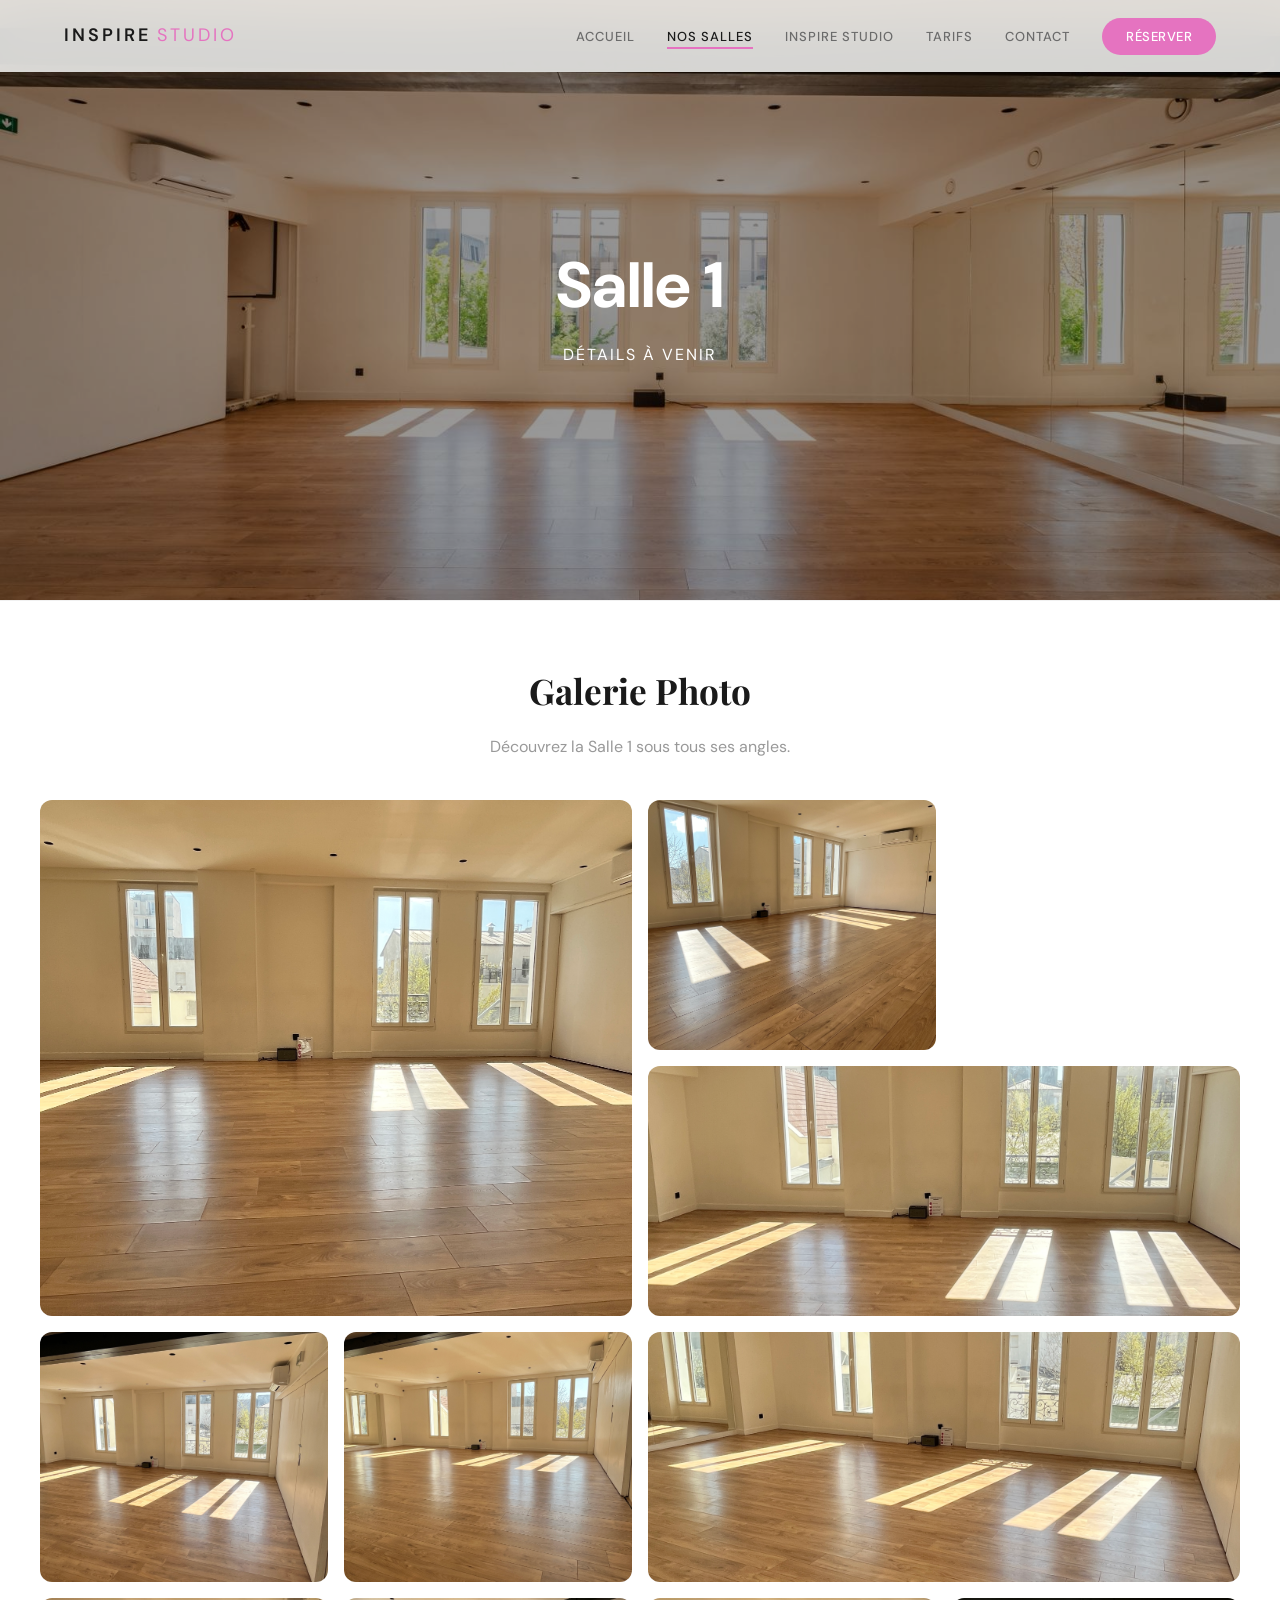
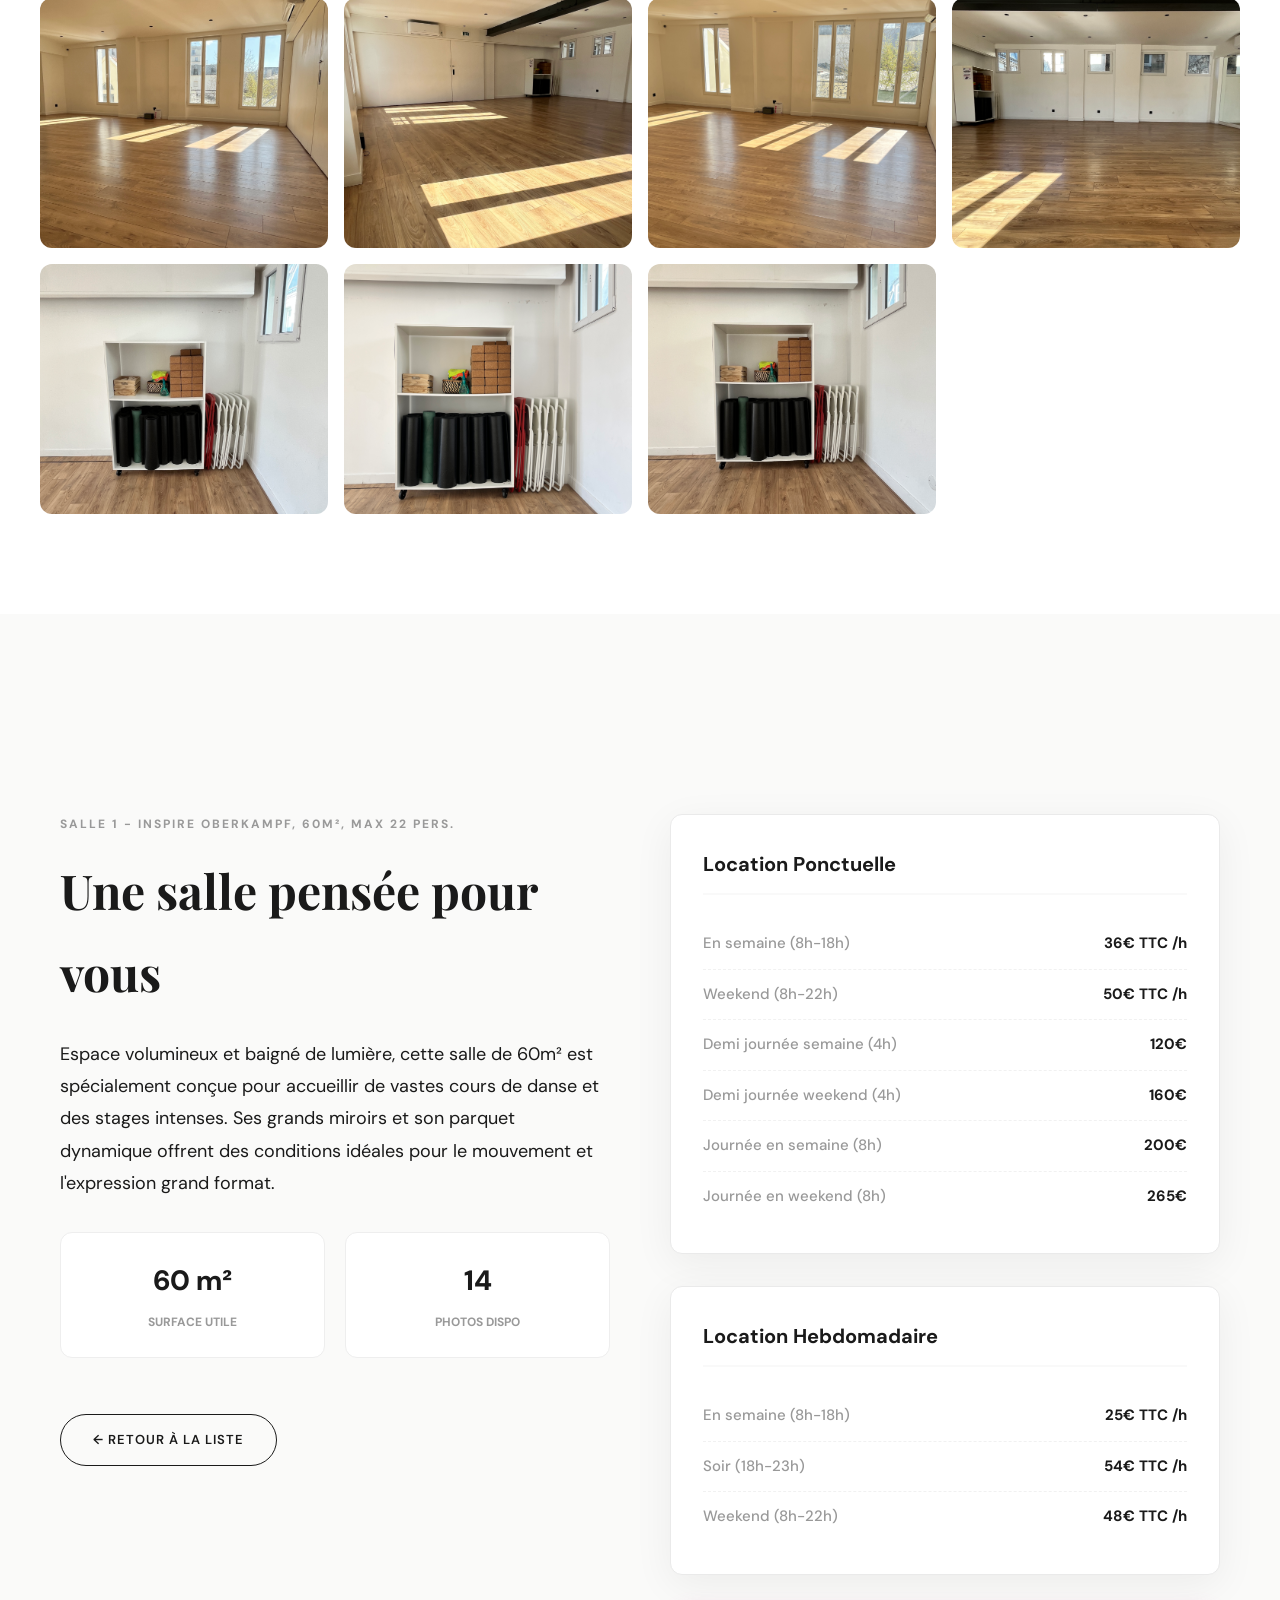
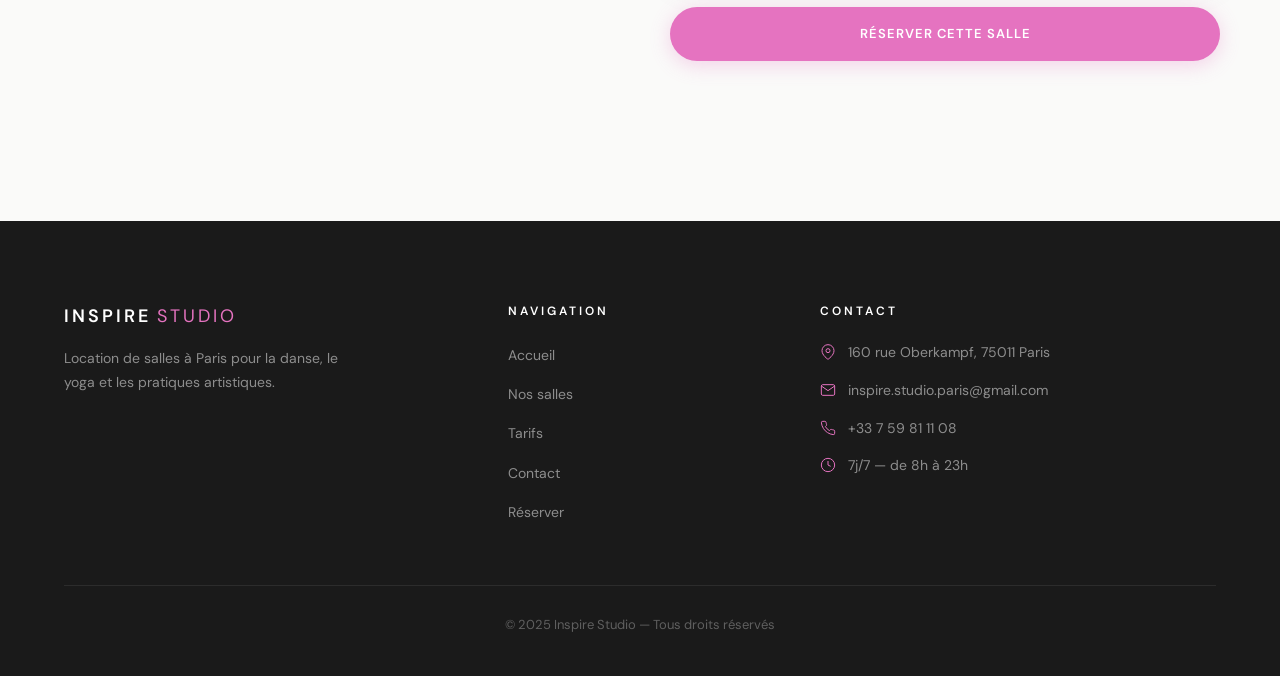
==== salle1.html @ e898b530 "Populate UI with new photography for Salle 1: dynamic cards slider and masonry grid" ====
<!DOCTYPE html>
<html lang="fr">

<head>
    <meta charset="UTF-8">
    <meta name="viewport" content="width=device-width, initial-scale=1.0">
    <title>Inspire Studio — Location de Salles à Paris | Danse, Yoga, Bien-être</title>
    <meta name="description"
        content="Inspire Studio : location de salles à Paris pour la danse, le yoga, le bien-être et les pratiques artistiques. Espaces lumineux et inspirants au cœur d'Oberkampf.">
    <meta name="keywords"
        content="location salle Paris, studio danse Paris, salle yoga Paris, Oberkampf, bien-être, pratiques artistiques">
    <link rel="preconnect" href="https://fonts.googleapis.com">
    <link rel="preconnect" href="https://fonts.gstatic.com" crossorigin>
    <link
        href="https://fonts.googleapis.com/css2?family=DM+Sans:ital,opsz,wght@0,9..40,300;0,9..40,400;0,9..40,500;0,9..40,600;1,9..40,300;1,9..40,400&family=Playfair+Display:ital,wght@0,400;0,500;0,600;0,700;1,400;1,500&display=swap"
        rel="stylesheet">
    <link rel="stylesheet" href="styles.css">

<style>
.salle-gallery-section { padding: 60px 20px 100px 20px; background: #fff; border-top: 1px solid #f1f1f1; }
.gallery-header {text-align: center; margin-bottom: 40px;}
.gallery-header h3 { font-size: 2.2rem; font-family: var(--font-heading); color: var(--color-text); margin-bottom: 12px; }
.gallery-header p { color: var(--color-text-light); }
.gallery-grid {
    display: grid;
    grid-template-columns: repeat(auto-fit, minmax(280px, 1fr));
    grid-auto-rows: 250px;
    gap: 16px;
    max-width: 1200px;
    margin: 0 auto;
}
@media (max-width: 768px) { .gallery-grid { grid-auto-rows: 200px; } }
.gallery-item {
    border-radius: 12px;
    overflow: hidden;
    position: relative;
    cursor: pointer;
}
.gallery-item img {
    width: 100%;
    height: 100%;
    object-fit: cover;
    transition: transform 0.5s ease;
}
.gallery-item:hover img { transform: scale(1.05); }
.item-large { grid-column: span 2; grid-row: span 2; }
.item-wide { grid-column: span 2; }
@media (max-width: 600px) {
    .item-large, .item-wide { grid-column: span 1; grid-row: span 1; }
}
</style>
</head>

<body>

    <!-- ==================== HEADER ==================== -->
    <header class="site-header" id="site-header">
        <div class="header-inner">
            <a href="index.html" class="logo" aria-label="Inspire Studio — Accueil">
                <span class="logo-text">INSPIRE</span>
                <span class="logo-accent">STUDIO</span>
            </a>
            <nav class="main-nav" id="main-nav" aria-label="Navigation principale">
                <ul class="nav-list">
                    <li><a href="index.html" class="nav-link">Accueil</a></li>
                    <li><a href="salles.html" class="nav-link active">Nos salles</a></li>
                    <li><a href="#" class="nav-link">Inspire Studio</a></li>
                    <li><a href="#" class="nav-link">Tarifs</a></li>
                    <li><a href="#" class="nav-link">Contact</a></li>
                    <li><a href="#" class="nav-link nav-cta">Réserver</a></li>
                </ul>
            </nav>
            <button class="mobile-menu-toggle" id="mobile-menu-toggle" aria-label="Ouvrir le menu"
                aria-expanded="false">
                <span class="hamburger-line"></span>
                <span class="hamburger-line"></span>
                <span class="hamburger-line"></span>
            </button>
        </div>
    </header>
    <main>
        <section class="hero hero-salles reveal" style="height: 50vh; display:flex; align-items:center; justify-content:center;">
             <div class="hero-salles-bg" style="background-image: url('photos%20salles/photo1.jpg'); filter:brightness(0.6);"></div>
             <div class="hero-salles-content" style="text-align:center;">
                 <h1 style="color:#fff; font-size:4rem;">Salle 1</h1>
                 <p style="color:#fff; letter-spacing:2px; text-transform:uppercase;">Détails à venir</p>
             </div>
        
    </section>
    
    <section class="salle-gallery-section" id="galerie">
        <div class="gallery-header">
            <h3>Galerie Photo</h3>
            <p>Découvrez la Salle 1 sous tous ses angles.</p>
        </div>
        <div class="gallery-grid">
            <div class="gallery-item item-large"><img src="salle1/grande-salle-vide-vue-fenetres-centrales.jpeg" loading="lazy" alt="Salle vue fenêtre centrale"></div>
            <div class="gallery-item"><img src="salle1/salle-vide-vue-centrale-fenetres-et-lumiere-sol.jpeg" loading="lazy" alt="Lumière au sol"></div>
            <div class="gallery-item item-wide"><img src="salle1/grande-salle-vide-vue-fenetres-et-ombre-sol.jpeg" loading="lazy" alt="Ombres et lumières"></div>
            
            <div class="gallery-item"><img src="salle1/salle-vide-vue-large-fenetres-et-poutre.jpeg" loading="lazy" alt="Détail poutre"></div>
            <div class="gallery-item"><img src="salle1/salle-vide-vue-oblique-fenetres-et-sol.jpeg" loading="lazy" alt="Vue oblique"></div>
            
            <div class="gallery-item item-wide"><img src="salle1/salle-vide-vue-large-angle-porte-fond.jpeg" loading="lazy" alt="Angle depuis la porte"></div>
            <div class="gallery-item"><img src="salle1/salle-vide-vue-angle-bas-poutre-noire.jpeg" loading="lazy" alt="Vue contre-plongée"></div>
            <div class="gallery-item"><img src="salle1/salle-vide-vue-angle-climatisation-droite.jpeg" loading="lazy" alt="Angle climatisation"></div>
            
            <div class="gallery-item"><img src="salle1/salle-vide-vue-fenetre-gauche-et-porte-fond.jpeg" loading="lazy" alt="Mur de gauche"></div>
            <div class="gallery-item"><img src="salle1/salle-vide-vue-mur-fenetres-hautes.jpeg" loading="lazy" alt="Fenêtres hautes"></div>
            
            <div class="gallery-item"><img src="salle1/rangement-materiel-coin-salle.jpeg" loading="lazy" alt="Matériel rangement"></div>
            <div class="gallery-item"><img src="salle1/rangement-materiel-salle-vue-face.jpeg" loading="lazy" alt="Équipement disponible"></div>
            <div class="gallery-item"><img src="salle1/etagere-rangement-tapis-et-chaises.jpeg" loading="lazy" alt="Chaises et tapis"></div>
        </div>
    </section>

        
    
    <section class="section" style="background: #fafaf9; padding-bottom: 100px;">
        
<style>
.salle-split-layout { display: grid; grid-template-columns: 1fr 1fr; gap: 60px; align-items: start; max-width: 1200px; margin: 60px auto; padding: 0 20px; text-align: left; }
@media (max-width: 900px) { .salle-split-layout { grid-template-columns: 1fr; gap: 40px; } }
.salle-pitch { font-size: 18px; line-height: 1.8; color: var(--color-text); margin-bottom: 32px; }
.salle-highlights { display: grid; grid-template-columns: 1fr 1fr; gap: 20px; margin-bottom: 40px; }
.highlight-box { background: #fff; padding: 24px; border-radius: 12px; border: 1px solid #eee; text-align: center; }
.highlight-val { font-size: 28px; font-weight: 800; color: var(--color-primary); margin-bottom: 8px; }
.highlight-lbl { font-size: 12px; text-transform: uppercase; font-weight: 700; color: var(--color-text-light); }
.salle-pricing-pane { display: flex; flex-direction: column; gap: 32px; }
.pricing-card { background: #fff; border: 1px solid #eaeaea; border-radius: 12px; padding: 32px; box-shadow: 0 10px 40px rgba(0,0,0,0.06); }
.pricing-card h3 { font-family: inherit; font-size: 20px; margin-bottom: 24px; color: var(--color-primary); border-bottom: 2px solid #f9f9f9; padding-bottom: 12px; }
.pricing-line { display: flex; justify-content: space-between; padding: 12px 0; border-bottom: 1px dashed #f1f1f1; font-size: 15px; }
.pricing-line:last-child { border-bottom: none; }
.pricing-line .time { font-weight: 500; color: var(--color-text-light); }
.pricing-line .price { font-weight: 700; color: var(--color-text); }
</style>

        <div class="salle-split-layout">
            <div class="salle-info-pane">
                <p style="color:var(--color-text-light); text-transform:uppercase; letter-spacing:2px; font-size:12px; font-weight:700; margin-bottom:16px;">Salle 1 - Inspire Oberkampf, 60m², Max 22 Pers.</p>
                <h2 style="font-size: 3rem; margin-bottom: 24px; font-family:var(--font-heading);">Une salle pensée pour vous</h2>
                <p class="salle-pitch">Espace volumineux et baigné de lumière, cette salle de 60m² est spécialement conçue pour accueillir de vastes cours de danse et des stages intenses. Ses grands miroirs et son parquet dynamique offrent des conditions idéales pour le mouvement et l'expression grand format.</p>
                <div class="salle-highlights">
                    <div class="highlight-box"><div class="highlight-val">60 m²</div><div class="highlight-lbl">Surface utile</div></div>
                    <div class="highlight-box"><div class="highlight-val">14</div><div class="highlight-lbl">Photos dispo</div></div>
                </div>
                <a href="salles.html" class="btn btn-outline" style="margin-top: 16px;">← Retour à la liste</a>
            </div>
            <div class="salle-pricing-pane">
                <div class="pricing-card"><h3>Location Ponctuelle</h3><div class="pricing-line"><span class="time">En semaine (8h-18h)</span><span class="price">36€ TTC /h</span></div><div class="pricing-line"><span class="time">Weekend (8h-22h)</span><span class="price">50€ TTC /h</span></div><div class="pricing-line"><span class="time">Demi journée semaine (4h)</span><span class="price">120€</span></div><div class="pricing-line"><span class="time">Demi journée weekend (4h)</span><span class="price">160€</span></div><div class="pricing-line"><span class="time">Journée en semaine (8h)</span><span class="price">200€</span></div><div class="pricing-line"><span class="time">Journée en weekend (8h)</span><span class="price">265€</span></div></div><div class="pricing-card"><h3>Location Hebdomadaire</h3><div class="pricing-line"><span class="time">En semaine (8h-18h)</span><span class="price">25€ TTC /h</span></div><div class="pricing-line"><span class="time">Soir (18h-23h)</span><span class="price">54€ TTC /h</span></div><div class="pricing-line"><span class="time">Weekend (8h-22h)</span><span class="price">48€ TTC /h</span></div></div>
                <a href="index.html#contact" class="btn btn-primary" style="justify-content:center; padding:16px;">Réserver cette salle</a>
            </div>
        </div>
    </section>
    
    
    </main>
<footer class="site-footer" id="footer">
        <div class="container">
            <div class="footer-grid">
                <div class="footer-brand">
                    <div class="footer-logo">
                        <span class="logo-text">INSPIRE</span>
                        <span class="logo-accent">STUDIO</span>
                    </div>
                    <p class="footer-tagline">Location de salles à Paris pour la danse, le yoga et les pratiques
                        artistiques.</p>
                </div>
                <div class="footer-nav">
                    <h4>Navigation</h4>
                    <ul>
                        <li><a href="#">Accueil</a></li>
                        <li><a href="#">Nos salles</a></li>
                        <li><a href="#">Tarifs</a></li>
                        <li><a href="#">Contact</a></li>
                        <li><a href="#">Réserver</a></li>
                    </ul>
                </div>
                <div class="footer-contact">
                    <h4>Contact</h4>
                    <ul>
                        <li>
                            <svg width="16" height="16" viewBox="0 0 24 24" fill="none" stroke="currentColor"
                                stroke-width="1.5">
                                <path d="M21 10c0 7-9 13-9 13s-9-6-9-13a9 9 0 0118 0z" />
                                <circle cx="12" cy="10" r="3" />
                            </svg>
                            160 rue Oberkampf, 75011 Paris
                        </li>
                        <li>
                            <svg width="16" height="16" viewBox="0 0 24 24" fill="none" stroke="currentColor"
                                stroke-width="1.5">
                                <path d="M4 4h16c1.1 0 2 .9 2 2v12c0 1.1-.9 2-2 2H4c-1.1 0-2-.9-2-2V6c0-1.1.9-2 2-2z" />
                                <polyline points="22,6 12,13 2,6" />
                            </svg>
                            <a href="mailto:inspire.studio.paris@gmail.com">inspire.studio.paris@gmail.com</a>
                        </li>
                        <li>
                            <svg width="16" height="16" viewBox="0 0 24 24" fill="none" stroke="currentColor"
                                stroke-width="1.5">
                                <path
                                    d="M22 16.92v3a2 2 0 01-2.18 2 19.79 19.79 0 01-8.63-3.07 19.5 19.5 0 01-6-6 19.79 19.79 0 01-3.07-8.67A2 2 0 014.11 2h3a2 2 0 012 1.72 12.84 12.84 0 00.7 2.81 2 2 0 01-.45 2.11L8.09 9.91a16 16 0 006 6l1.27-1.27a2 2 0 012.11-.45 12.84 12.84 0 002.81.7A2 2 0 0122 16.92z" />
                            </svg>
                            <a href="tel:+33759811108">+33 7 59 81 11 08</a>
                        </li>
                        <li>
                            <svg width="16" height="16" viewBox="0 0 24 24" fill="none" stroke="currentColor"
                                stroke-width="1.5">
                                <circle cx="12" cy="12" r="10" />
                                <polyline points="12 6 12 12 16 14" />
                            </svg>
                            7j/7 — de 8h à 23h
                        </li>
                    </ul>
                </div>
            </div>
            <div class="footer-bottom">
                <p>&copy; 2025 Inspire Studio — Tous droits réservés</p>
            </div>
        </div>
    </footer>

    <script src="scripts.js"></script>
</body>

</html>
---- styles.css ----
/* ========================================
   INSPIRE STUDIO — Premium Design System
   ======================================== */

/* --- CSS Custom Properties --- */
:root {
    --color-accent: #e573c0;
    --color-accent-light: #f0a3d8;
    --color-accent-dark: #c95aa3;
    --color-accent-bg: rgba(229, 115, 192, 0.08);
    --color-bg: #faf9f7;
    --color-bg-alt: #f4f2ef;
    --color-white: #ffffff;
    --color-text: #1a1a1a;
    --color-text-secondary: #6b6b6b;
    --color-text-light: #999999;
    --color-border: rgba(0, 0, 0, 0.08);
    --color-shadow: rgba(0, 0, 0, 0.06);

    --font-heading: 'Playfair Display', Georgia, serif;
    --font-body: 'DM Sans', -apple-system, BlinkMacSystemFont, sans-serif;

    --header-height: 72px;
    --header-height-scrolled: 60px;
    --container-max: 1200px;
    --container-padding: 24px;

    --radius-sm: 8px;
    --radius-md: 12px;
    --radius-lg: 20px;
    --radius-xl: 28px;

    --transition-base: 0.3s cubic-bezier(0.4, 0, 0.2, 1);
    --transition-smooth: 0.6s cubic-bezier(0.22, 1, 0.36, 1);
    --transition-spring: 0.5s cubic-bezier(0.34, 1.56, 0.64, 1);
}

/* --- Reset & Base --- */
*,
*::before,
*::after {
    box-sizing: border-box;
    margin: 0;
    padding: 0;
}

html {
    scroll-behavior: smooth;
    -webkit-font-smoothing: antialiased;
    -moz-osx-font-smoothing: grayscale;
}

body {
    font-family: var(--font-body);
    font-size: 16px;
    line-height: 1.7;
    color: var(--color-text);
    background-color: var(--color-bg);
    overflow-x: hidden;
}

a {
    color: inherit;
    text-decoration: none;
    transition: color var(--transition-base);
}

img {
    max-width: 100%;
    height: auto;
    display: block;
}

ul {
    list-style: none;
}

.container {
    max-width: var(--container-max);
    margin: 0 auto;
    padding: 0 var(--container-padding);
}

.desktop-only {
    display: none;
}

@media (min-width: 768px) {
    .desktop-only {
        display: inline;
    }
}


/* ========================================
   HEADER
   ======================================== */
.site-header {
    position: fixed;
    top: 0;
    left: 0;
    right: 0;
    z-index: 1000;
    height: var(--header-height);
    background: rgba(250, 249, 247, 0.85);
    backdrop-filter: blur(20px);
    -webkit-backdrop-filter: blur(20px);
    border-bottom: 1px solid transparent;
    transition: all var(--transition-base);
}

.site-header.scrolled {
    height: var(--header-height-scrolled);
    background: rgba(250, 249, 247, 0.95);
    border-bottom-color: var(--color-border);
    box-shadow: 0 1px 20px var(--color-shadow);
}

.header-inner {
    max-width: var(--container-max);
    margin: 0 auto;
    padding: 0 var(--container-padding);
    height: 100%;
    display: flex;
    align-items: center;
    justify-content: space-between;
}

.logo {
    display: flex;
    align-items: baseline;
    gap: 6px;
    font-size: 18px;
    letter-spacing: 3px;
    font-weight: 600;
    text-transform: uppercase;
    transition: opacity var(--transition-base);
}

.logo:hover {
    opacity: 0.7;
}

.logo-text {
    font-family: var(--font-body);
    color: var(--color-text);
}

.logo-accent {
    font-family: var(--font-body);
    color: var(--color-accent);
    font-weight: 400;
}

.main-nav {
    display: none;
}

@media (min-width: 1024px) {
    .main-nav {
        display: block;
    }
}

.nav-list {
    display: flex;
    align-items: center;
    gap: 32px;
}

.nav-link {
    font-size: 13px;
    font-weight: 500;
    letter-spacing: 1px;
    text-transform: uppercase;
    color: var(--color-text-secondary);
    position: relative;
    padding: 4px 0;
    cursor: default;
}

.nav-link::after {
    content: '';
    position: absolute;
    bottom: 0;
    left: 0;
    width: 0;
    height: 1.5px;
    background: var(--color-accent);
    transition: width var(--transition-base);
}

.nav-link:hover::after,
.nav-link.active::after {
    width: 100%;
}

.nav-link:hover {
    color: var(--color-text);
}

.nav-link.active {
    color: var(--color-text);
}

.nav-link.nav-cta {
    background: var(--color-accent);
    color: var(--color-white);
    padding: 10px 24px;
    border-radius: 100px;
    letter-spacing: 0.5px;
    cursor: pointer;
}

.nav-link.nav-cta::after {
    display: none;
}

.nav-link.nav-cta:hover {
    background: var(--color-accent-dark);
    color: var(--color-white);
    transform: translateY(-1px);
}

/* Mobile Menu Toggle */
.mobile-menu-toggle {
    display: flex;
    flex-direction: column;
    justify-content: center;
    gap: 5px;
    width: 28px;
    height: 28px;
    background: none;
    border: none;
    cursor: pointer;
    padding: 0;
    z-index: 1001;
}

@media (min-width: 1024px) {
    .mobile-menu-toggle {
        display: none;
    }
}

.hamburger-line {
    width: 100%;
    height: 1.5px;
    background: var(--color-text);
    border-radius: 2px;
    transition: all var(--transition-base);
    transform-origin: center;
}

.mobile-menu-toggle.active .hamburger-line:nth-child(1) {
    transform: translateY(6.5px) rotate(45deg);
}

.mobile-menu-toggle.active .hamburger-line:nth-child(2) {
    opacity: 0;
}

.mobile-menu-toggle.active .hamburger-line:nth-child(3) {
    transform: translateY(-6.5px) rotate(-45deg);
}

/* Mobile Nav Open */
@media (max-width: 1023px) {
    .main-nav {
        position: fixed;
        top: 0;
        left: 0;
        right: 0;
        bottom: 0;
        background: rgba(250, 249, 247, 0.98);
        backdrop-filter: blur(30px);
        -webkit-backdrop-filter: blur(30px);
        display: flex;
        align-items: center;
        justify-content: center;
        opacity: 0;
        visibility: hidden;
        transition: all var(--transition-smooth);
    }

    .main-nav.open {
        opacity: 1;
        visibility: visible;
    }

    .main-nav .nav-list {
        flex-direction: column;
        gap: 24px;
        text-align: center;
    }

    .main-nav .nav-link {
        font-size: 18px;
        letter-spacing: 3px;
        transform: translateY(20px);
        opacity: 0;
        transition: all var(--transition-smooth);
    }

    .main-nav.open .nav-link {
        transform: translateY(0);
        opacity: 1;
    }

    .main-nav.open .nav-link:nth-child(1) {
        transition-delay: 0.1s;
    }

    .main-nav.open .nav-link:nth-child(2) {
        transition-delay: 0.15s;
    }

    .main-nav.open .nav-link:nth-child(3) {
        transition-delay: 0.2s;
    }

    .main-nav.open .nav-link:nth-child(4) {
        transition-delay: 0.25s;
    }

    .main-nav.open .nav-link:nth-child(5) {
        transition-delay: 0.3s;
    }

    .main-nav.open .nav-link:nth-child(6) {
        transition-delay: 0.35s;
    }
}


/* ========================================
   HERO SECTION
   ======================================== */
.hero {
    position: relative;
    height: 100vh;
    min-height: 600px;
    max-height: 1000px;
    display: flex;
    align-items: center;
    justify-content: center;
    overflow: hidden;
}

.hero-carousel {
    position: absolute;
    inset: 0;
    z-index: 0;
}

.hero-slide {
    position: absolute;
    inset: 0;
    background-size: cover;
    background-position: center;
    opacity: 0;
    transition: opacity 1.5s ease-in-out;
    transform: scale(1.05);
}

.hero-slide.active {
    opacity: 1;
    transform: scale(1);
    transition: opacity 1.5s ease-in-out, transform 8s ease-out;
}

.hero-overlay {
    position: absolute;
    inset: 0;
    background: linear-gradient(to bottom,
            rgba(250, 249, 247, 0.3) 0%,
            rgba(250, 249, 247, 0.15) 40%,
            rgba(250, 249, 247, 0.5) 100%);
    z-index: 1;
}

.hero-content {
    position: relative;
    z-index: 2;
    text-align: center;
    padding: 0 var(--container-padding);
}

.hero-eyebrow {
    font-size: 12px;
    font-weight: 500;
    letter-spacing: 4px;
    text-transform: uppercase;
    color: var(--color-text-secondary);
    margin-bottom: 16px;
}

.hero-title {
    font-family: var(--font-heading);
    font-size: clamp(48px, 10vw, 100px);
    font-weight: 500;
    line-height: 1;
    letter-spacing: -1px;
    margin-bottom: 24px;
}

.hero-title-line {
    display: block;
}

.hero-title-line.accent {
    color: var(--color-accent);
    font-style: italic;
    font-weight: 400;
}

.hero-subtitle {
    font-size: clamp(15px, 2vw, 18px);
    color: var(--color-text-secondary);
    max-width: 520px;
    margin: 0 auto 40px;
    line-height: 1.6;
    font-weight: 400;
}

.hero-ctas {
    display: flex;
    flex-wrap: wrap;
    gap: 16px;
    justify-content: center;
}

/* Buttons */
.btn {
    display: inline-flex;
    align-items: center;
    gap: 8px;
    padding: 14px 32px;
    border-radius: 100px;
    font-size: 13px;
    font-weight: 600;
    letter-spacing: 1px;
    text-transform: uppercase;
    transition: all var(--transition-base);
    cursor: pointer;
    border: none;
}

.btn-primary {
    background: var(--color-accent);
    color: var(--color-white);
    box-shadow: 0 4px 20px rgba(229, 115, 192, 0.3);
}

.btn-primary:hover {
    background: var(--color-accent-dark);
    box-shadow: 0 6px 30px rgba(229, 115, 192, 0.4);
    transform: translateY(-2px);
}

.btn-outline {
    background: transparent;
    color: var(--color-text);
    border: 1.5px solid var(--color-text);
}

.btn-outline:hover {
    background: var(--color-text);
    color: var(--color-white);
    transform: translateY(-2px);
}

/* Scroll Indicator */
.hero-scroll-indicator {
    position: absolute;
    bottom: 32px;
    left: 50%;
    transform: translateX(-50%);
    z-index: 2;
}

.scroll-line {
    width: 1px;
    height: 48px;
    background: var(--color-text-light);
    position: relative;
    overflow: hidden;
}

.scroll-line::after {
    content: '';
    position: absolute;
    top: -100%;
    left: 0;
    width: 100%;
    height: 100%;
    background: var(--color-accent);
    animation: scrollDown 2s ease-in-out infinite;
}

@keyframes scrollDown {
    0% {
        top: -100%;
    }

    100% {
        top: 100%;
    }
}


/* ========================================
   SECTIONS — Common
   ======================================== */
.section {
    padding: 100px 0;
}

@media (min-width: 768px) {
    .section {
        padding: 140px 0;
    }
}

.section-header {
    text-align: center;
    margin-bottom: 64px;
}

@media (min-width: 768px) {
    .section-header {
        margin-bottom: 80px;
    }
}

.section-eyebrow {
    font-size: 12px;
    font-weight: 500;
    letter-spacing: 4px;
    text-transform: uppercase;
    color: var(--color-accent);
    margin-bottom: 16px;
}

.section-title {
    font-family: var(--font-heading);
    font-size: clamp(32px, 5vw, 48px);
    font-weight: 500;
    line-height: 1.2;
    margin-bottom: 20px;
    color: var(--color-text);
}

.section-title em {
    color: var(--color-accent);
    font-style: italic;
}

.section-subtitle {
    font-size: clamp(15px, 1.8vw, 17px);
    color: var(--color-text-secondary);
    max-width: 560px;
    margin: 0 auto;
    line-height: 1.7;
}


/* ========================================
   SCROLL REVEAL ANIMATIONS
   ======================================== */
.reveal {
    opacity: 0;
    transform: translateY(40px);
    transition: opacity 0.8s cubic-bezier(0.22, 1, 0.36, 1),
        transform 0.8s cubic-bezier(0.22, 1, 0.36, 1);
}

.reveal.visible {
    opacity: 1;
    transform: translateY(0);
}

/* Stagger children */
.partners-grid .reveal:nth-child(2) {
    transition-delay: 0.08s;
}

.partners-grid .reveal:nth-child(3) {
    transition-delay: 0.16s;
}

.partners-grid .reveal:nth-child(4) {
    transition-delay: 0.24s;
}

.partners-grid .reveal:nth-child(5) {
    transition-delay: 0.10s;
}

.partners-grid .reveal:nth-child(6) {
    transition-delay: 0.18s;
}

.partners-grid .reveal:nth-child(7) {
    transition-delay: 0.06s;
}

.partners-grid .reveal:nth-child(8) {
    transition-delay: 0.14s;
}

.partners-grid .reveal:nth-child(9) {
    transition-delay: 0.22s;
}

.partners-grid .reveal:nth-child(10) {
    transition-delay: 0.10s;
}

.features-grid .reveal:nth-child(2) {
    transition-delay: 0.1s;
}

.features-grid .reveal:nth-child(3) {
    transition-delay: 0.2s;
}

.features-grid .reveal:nth-child(4) {
    transition-delay: 0.1s;
}

.features-grid .reveal:nth-child(5) {
    transition-delay: 0.2s;
}

.features-grid .reveal:nth-child(6) {
    transition-delay: 0.3s;
}

.reviews-grid .reveal:nth-child(2) {
    transition-delay: 0.15s;
}

.reviews-grid .reveal:nth-child(3) {
    transition-delay: 0.3s;
}


/* ========================================
   WHY INSPIRE STUDIO — Features
   ======================================== */
.section-why {
    background: var(--color-white);
}

.features-grid {
    display: grid;
    grid-template-columns: 1fr;
    gap: 24px;
}

@media (min-width: 600px) {
    .features-grid {
        grid-template-columns: repeat(2, 1fr);
    }
}

@media (min-width: 960px) {
    .features-grid {
        grid-template-columns: repeat(3, 1fr);
        gap: 32px;
    }
}

.feature-card {
    padding: 40px 32px;
    border-radius: var(--radius-lg);
    background: var(--color-bg);
    border: 1px solid var(--color-border);
    transition: all var(--transition-base);
}

.feature-card:hover {
    transform: translateY(-4px);
    box-shadow: 0 12px 40px var(--color-shadow);
    border-color: rgba(229, 115, 192, 0.15);
}

.feature-icon {
    width: 56px;
    height: 56px;
    display: flex;
    align-items: center;
    justify-content: center;
    background: var(--color-accent-bg);
    border-radius: var(--radius-md);
    color: var(--color-accent);
    margin-bottom: 24px;
}

.feature-title {
    font-family: var(--font-heading);
    font-size: 20px;
    font-weight: 600;
    margin-bottom: 12px;
    color: var(--color-text);
}

.feature-text {
    font-size: 14.5px;
    color: var(--color-text-secondary);
    line-height: 1.7;
}


/* ========================================
   PARTNERS / ACTIVITIES
   ======================================== */
.section-partners {
    background: var(--color-bg);
}

/* --- Category Tabs --- */
.partners-tabs {
    display: flex;
    align-items: center;
    justify-content: center;
    gap: 0;
    margin-bottom: 48px;
    overflow-x: auto;
    -webkit-overflow-scrolling: touch;
    scrollbar-width: none;
    -ms-overflow-style: none;
    padding: 0 var(--container-padding);
    position: relative;
}

.partners-tabs::-webkit-scrollbar {
    display: none;
}

.section-partners .partners-tab {
    -webkit-appearance: none;
    -moz-appearance: none;
    appearance: none;
    font-family: var(--font-body);
    font-size: 13px;
    font-weight: 500;
    letter-spacing: 1.5px;
    text-transform: uppercase;
    color: var(--color-text-light);
    background: transparent;
    background-color: transparent;
    border: none;
    border-bottom: 2px solid transparent;
    outline: none;
    padding: 14px 24px;
    cursor: pointer;
    position: relative;
    white-space: nowrap;
    transition: color var(--transition-base), border-color var(--transition-base);
    border-radius: 0;
    margin: 0;
    line-height: 1;
    box-shadow: none;
}

.section-partners .partners-tab:hover {
    color: var(--color-text);
}

.section-partners .partners-tab.active {
    color: var(--color-accent);
    font-weight: 600;
    border-bottom-color: var(--color-accent);
}

@media (max-width: 767px) {
    .partners-tabs {
        justify-content: flex-start;
        gap: 0;
        margin-bottom: 32px;
        padding-bottom: 4px;
    }

    .section-partners .partners-tab {
        font-size: 11px;
        padding: 12px 16px;
        letter-spacing: 1px;
    }
}

/* --- Card filter animation --- */
.partner-card.card-hidden {
    display: none !important;
}

.partner-card.card-fade-out {
    opacity: 0 !important;
    transform: translateY(10px) !important;
}

.partner-card.card-fade-in {
    opacity: 1 !important;
    transform: translateY(0) !important;
}

.partners-grid {
    display: flex;
    flex-wrap: wrap;
    justify-content: center;
    gap: 24px;
}

.partner-card {
    width: 100%;
    background: var(--color-white);
    border-radius: var(--radius-lg);
    overflow: hidden;
    border: 1px solid var(--color-border);
    transition: all var(--transition-base);
    display: flex;
    flex-direction: column;
}

@media (min-width: 600px) {
    .partner-card {
        width: calc(50% - 12px);
    }
}

@media (min-width: 960px) {
    .partners-grid {
        gap: 28px;
    }

    .partner-card {
        width: calc(50% - 14px);
    }
}

@media (min-width: 1100px) {
    .partner-card {
        width: calc(33.333% - 18.66px);
    }
}

.partner-card:hover {
    transform: translateY(-6px);
    box-shadow: 0 20px 60px rgba(0, 0, 0, 0.08);
    border-color: rgba(229, 115, 192, 0.2);
}

.partner-image {
    height: 180px;
    display: flex;
    align-items: center;
    justify-content: center;
    position: relative;
    overflow: hidden;
}

.partner-initial {
    font-family: var(--font-heading);
    font-size: 48px;
    font-weight: 600;
    color: rgba(0, 0, 0, 0.12);
    letter-spacing: 2px;
}

.partner-content {
    padding: 28px 28px 32px;
    display: flex;
    flex-direction: column;
    flex: 1;
}

.partner-discipline {
    font-size: 11px;
    font-weight: 600;
    letter-spacing: 2px;
    text-transform: uppercase;
    color: var(--color-accent);
    margin-bottom: 8px;
}

.partner-name {
    font-family: var(--font-heading);
    font-size: 22px;
    font-weight: 600;
    margin-bottom: 12px;
    color: var(--color-text);
}

.partner-desc {
    font-size: 14px;
    color: var(--color-text-secondary);
    line-height: 1.7;
    margin-bottom: 20px;
    flex: 1;
}

.partner-link {
    display: inline-flex;
    align-items: center;
    gap: 6px;
    font-size: 13px;
    font-weight: 600;
    letter-spacing: 0.5px;
    color: var(--color-accent);
    transition: gap var(--transition-base);
}

.partner-link:hover {
    gap: 12px;
    color: var(--color-accent-dark);
}

.partner-link .arrow {
    transition: transform var(--transition-base);
}

.partner-link:hover .arrow {
    transform: translateX(4px);
}


/* ========================================
   LOGO TICKER
   ======================================== */
.section-ticker {
    padding: 60px 0;
    background: var(--color-white);
    overflow: hidden;
    border-top: 1px solid var(--color-border);
    border-bottom: 1px solid var(--color-border);
}

.ticker-label {
    text-align: center;
    margin-bottom: 32px;
}

.ticker-label p {
    font-size: 12px;
    font-weight: 500;
    letter-spacing: 4px;
    text-transform: uppercase;
    color: var(--color-text-light);
}

.ticker-wrapper {
    position: relative;
    overflow: hidden;
    mask-image: linear-gradient(to right, transparent 0%, black 10%, black 90%, transparent 100%);
    -webkit-mask-image: linear-gradient(to right, transparent 0%, black 10%, black 90%, transparent 100%);
}

.ticker-track {
    display: flex;
    align-items: center;
    gap: 48px;
    padding-right: 48px;
    animation: ticker 400s linear infinite;
    width: max-content;
}

.ticker-item {
    flex-shrink: 0;
    display: flex;
    align-items: center;
    justify-content: center;
    padding: 12px 24px;
}

.logo-text-1 {
    font-family: 'Playfair Display', serif;
    font-size: 26px !important;
    font-weight: 700 !important;
    color: #e573c0 !important;
    letter-spacing: -0.5px !important;
    text-transform: none !important;
}

.logo-text-2 {
    font-family: var(--font-heading);
    font-size: 24px !important;
    font-weight: 800 !important;
    color: #ff9800 !important;
    text-transform: uppercase !important;
    letter-spacing: 4px !important;
}

.logo-text-3 {
    font-family: monospace;
    font-size: 22px !important;
    font-weight: bold !important;
    background: #111;
    color: #fff !important;
    padding: 6px 12px;
    border-radius: 4px;
    letter-spacing: 2px !important;
}

.logo-text-4 {
    font-family: Arial, sans-serif;
    font-size: 26px !important;
    font-weight: 900 !important;
    color: #3b82f6 !important;
    text-transform: lowercase !important;
    font-variant: small-caps;
}

.ticker-item span {
    font-family: var(--font-heading);
    font-size: 20px;
    font-weight: 500;
    color: var(--color-text-light);
    white-space: nowrap;
    letter-spacing: 1px;
    transition: color var(--transition-base);
}

.ticker-item:hover span {
    color: var(--color-accent);
}

.ticker-item img {
    height: 60px;
    width: auto;
    max-width: 160px;
    object-fit: contain;
    transition: transform var(--transition-base);
}

.ticker-item img.logo-lg {
    transform: scale(1.4);
}

.ticker-item img.logo-xl {
    height: 90px;
    max-height: 90px;
    transform: none;
}

@keyframes ticker {
    0% {
        transform: translateX(0);
    }

    100% {
        transform: translateX(-50%);
    }
}


/* ========================================
   REVIEWS / TESTIMONIALS
   ======================================== */
.section-reviews {
    background: var(--color-bg);
}

.reviews-grid {
    display: grid;
    grid-template-columns: 1fr;
    gap: 24px;
}

@media (min-width: 768px) {
    .reviews-grid {
        grid-template-columns: 1fr 1fr;
    }
}

.review-card {
    background: var(--color-white);
    border-radius: var(--radius-lg);
    padding: 36px 32px;
    border: 1px solid var(--color-border);
    transition: all var(--transition-base);
    display: flex;
    flex-direction: column;
}

.review-card:hover {
    box-shadow: 0 12px 40px var(--color-shadow);
}

.review-card-featured {
    border-color: rgba(229, 115, 192, 0.2);
    background: linear-gradient(to bottom right, var(--color-white), rgba(229, 115, 192, 0.03));
}

@media (min-width: 768px) {
    .review-card-featured {
        grid-column: 1 / -1;
        padding: 48px 48px;
    }
}

.review-stars {
    display: flex;
    gap: 3px;
    margin-bottom: 20px;
}

.review-quote {
    font-family: var(--font-heading);
    font-size: 17px;
    font-style: italic;
    line-height: 1.8;
    color: var(--color-text);
    margin-bottom: 28px;
    flex: 1;
}

.review-card-featured .review-quote {
    font-size: 19px;
}

.review-author {
    display: flex;
    align-items: center;
    gap: 14px;
}

.review-avatar {
    width: 44px;
    height: 44px;
    border-radius: 50%;
    background: var(--color-accent-bg);
    color: var(--color-accent);
    display: flex;
    align-items: center;
    justify-content: center;
    font-size: 14px;
    font-weight: 600;
    letter-spacing: 0.5px;
    flex-shrink: 0;
}

.review-meta {
    display: flex;
    flex-direction: column;
    flex: 1;
}

.review-name {
    font-size: 14px;
    font-weight: 600;
    color: var(--color-text);
}

.review-role {
    font-size: 13px;
    color: var(--color-text-secondary);
}

.review-source {
    display: flex;
    align-items: center;
    gap: 6px;
    font-size: 12px;
    color: var(--color-text-light);
    flex-shrink: 0;
}


/* ========================================
   LOCATION
   ======================================== */
.section-location {
    background: var(--color-white);
}

.location-grid {
    display: grid;
    grid-template-columns: 1fr;
    gap: 32px;
    border-radius: var(--radius-xl);
    overflow: hidden;
    background: var(--color-bg);
    border: 1px solid var(--color-border);
}

@media (min-width: 768px) {
    .location-grid {
        grid-template-columns: 1.2fr 1fr;
        gap: 0;
    }
}

.location-map {
    min-height: 320px;
    background: var(--color-bg-alt);
}

@media (min-width: 768px) {
    .location-map {
        min-height: 420px;
    }
}

.location-map iframe {
    width: 100%;
    height: 100%;
    display: block;
}

.location-info {
    padding: 40px 32px;
    display: flex;
    flex-direction: column;
    gap: 28px;
}

@media (min-width: 768px) {
    .location-info {
        padding: 48px 40px;
    }
}

.location-address h3 {
    font-family: var(--font-heading);
    font-size: 22px;
    font-weight: 600;
    margin-bottom: 8px;
    letter-spacing: 1px;
}

.location-address p {
    font-size: 15px;
    color: var(--color-text-secondary);
}

.location-transport h4,
.location-hours h4 {
    font-size: 12px;
    font-weight: 600;
    letter-spacing: 3px;
    text-transform: uppercase;
    color: var(--color-accent);
    margin-bottom: 12px;
}

.location-transport ul {
    display: flex;
    flex-direction: column;
    gap: 10px;
}

.location-transport li {
    display: flex;
    align-items: center;
    gap: 12px;
    font-size: 14px;
    color: var(--color-text-secondary);
}

.location-transport li small {
    color: var(--color-text-light);
    font-size: 12px;
}

.transport-icon {
    width: 28px;
    height: 28px;
    border-radius: 6px;
    display: flex;
    align-items: center;
    justify-content: center;
    font-size: 12px;
    font-weight: 700;
    color: white;
    flex-shrink: 0;
}

.transport-icon.metro {
    background: #003DA5;
    border-radius: 50%;
}

.transport-icon.velib {
    background: #7ab648;
    border-radius: 6px;
}

.location-hours p {
    font-size: 15px;
    color: var(--color-text-secondary);
}


/* ========================================
   FOOTER
   ======================================== */
.site-footer {
    background: var(--color-text);
    color: rgba(255, 255, 255, 0.7);
    padding: 80px 0 40px;
}

.footer-grid {
    display: grid;
    grid-template-columns: 1fr;
    gap: 40px;
    margin-bottom: 60px;
}

@media (min-width: 768px) {
    .footer-grid {
        grid-template-columns: 1.5fr 1fr 1.5fr;
        gap: 48px;
    }
}

.footer-logo {
    display: flex;
    align-items: baseline;
    gap: 6px;
    font-size: 18px;
    letter-spacing: 3px;
    font-weight: 600;
    margin-bottom: 16px;
}

.footer-logo .logo-text {
    color: var(--color-white);
}

.footer-logo .logo-accent {
    color: var(--color-accent);
}

.footer-tagline {
    font-size: 14px;
    line-height: 1.7;
    color: rgba(255, 255, 255, 0.5);
    max-width: 300px;
}

.footer-nav h4,
.footer-contact h4 {
    font-size: 12px;
    font-weight: 600;
    letter-spacing: 3px;
    text-transform: uppercase;
    color: var(--color-white);
    margin-bottom: 20px;
}

.footer-nav ul {
    display: flex;
    flex-direction: column;
    gap: 12px;
}

.footer-nav a {
    font-size: 14px;
    color: rgba(255, 255, 255, 0.5);
    transition: color var(--transition-base);
}

.footer-nav a:hover {
    color: var(--color-accent-light);
}

.footer-contact ul {
    display: flex;
    flex-direction: column;
    gap: 14px;
}

.footer-contact li {
    display: flex;
    align-items: flex-start;
    gap: 12px;
    font-size: 14px;
    color: rgba(255, 255, 255, 0.5);
}

.footer-contact li svg {
    flex-shrink: 0;
    margin-top: 3px;
    stroke: var(--color-accent);
}

.footer-contact a {
    color: rgba(255, 255, 255, 0.5);
    transition: color var(--transition-base);
}

.footer-contact a:hover {
    color: var(--color-accent-light);
}

.footer-bottom {
    border-top: 1px solid rgba(255, 255, 255, 0.08);
    padding-top: 28px;
    text-align: center;
}

.footer-bottom p {
    font-size: 13px;
    color: rgba(255, 255, 255, 0.3);
}


/* ========================================
   BODY LOCK (for mobile nav)
   ======================================== */
body.nav-open {
    overflow: hidden;
}
/* ========================================
   SALLES PAGE STYLES
   ======================================== */
.hero-salles {
    position: relative;
    height: 70vh;
    display: flex;
    flex-direction: column;
    justify-content: center;
    align-items: center;
    text-align: center;
    overflow: hidden;
}

.hero-salles-bg {
    position: absolute;
    top: 0; left: 0; width: 100%; height: 100%;
    background-size: cover;
    background-position: center;
    filter: brightness(0.65);
    z-index: -1;
}

.salles-layout {
    display: grid;
    grid-template-columns: 280px 1fr;
    gap: 40px;
    align-items: start;
    padding-top: 40px;
}

@media (max-width: 900px) {
    .salles-layout {
        grid-template-columns: 1fr;
    }
}

.filters-sidebar {
    background: var(--color-white);
    padding: 32px;
    border-radius: var(--radius-lg);
    box-shadow: 0 10px 30px rgba(0,0,0,0.05);
    border: 1px solid var(--color-border);
    position: sticky;
    top: 100px;
}

.filter-heading {
    font-size: 20px;
    margin-bottom: 24px;
    font-family: var(--font-heading);
    letter-spacing: 1px;
}

.filter-group {
    margin-bottom: 20px;
}

.row-group {
    display: flex;
    gap: 16px;
}

.input-half {
    flex: 1;
}

.filter-group label {
    display: block;
    font-size: 11px;
    font-weight: 700;
    text-transform: uppercase;
    color: var(--color-text-light);
    margin-bottom: 8px;
    letter-spacing: 1px;
}

.filter-input {
    width: 100%;
    padding: 12px 16px;
    border: 1px solid var(--color-border);
    border-radius: var(--radius-sm);
    font-family: var(--font-body);
    font-size: 14px;
    background: #fdfdfd;
    transition: all 0.2s ease;
}

.filter-input:focus {
    outline: none;
    border-color: var(--color-primary);
    box-shadow: 0 0 0 3px rgba(37,99,235,0.1);
}

.filter-actions {
    display: flex;
    flex-direction: column;
    gap: 12px;
    margin-top: 32px;
}

.filter-actions .btn {
    width: 100%;
    padding: 14px;
    justify-content: center;
}

/* Room Grid */
.room-grid {
    display: grid;
    grid-template-columns: repeat(auto-fill, minmax(300px, 1fr));
    gap: 24px;
}

.room-card {
    background: var(--color-white);
    border: 1px solid var(--color-border);
    border-radius: var(--radius-lg);
    padding: 32px;
    display: flex;
    flex-direction: column;
    transition: all var(--transition-base);
}

.room-card:hover {
    transform: translateY(-5px);
    box-shadow: 0 20px 40px rgba(0,0,0,0.08);
}

.room-header {
    display: flex;
    justify-content: space-between;
    align-items: center;
    margin-bottom: 24px;
    padding-bottom: 16px;
    border-bottom: 1px solid var(--color-border);
}

.room-area {
    background: rgba(37,99,235,0.1);
    color: var(--color-primary);
    padding: 4px 10px;
    border-radius: 20px;
    font-size: 12px;
    font-weight: 700;
}

.room-title {
    font-size: 28px;
    font-family: var(--font-heading);
    margin-bottom: 8px;
}

.room-address {
    font-size: 14px;
    color: var(--color-text-light);
    margin-bottom: 24px;
}

.room-details {
    display: flex;
    justify-content: space-between;
    align-items: flex-end;
    margin-bottom: 32px;
    flex-grow: 1;
}

.detail-item, .detail-price {
    display: flex;
    flex-direction: column;
    gap: 4px;
}

.detail-label, .price-label {
    font-size: 11px;
    font-weight: 700;
    text-transform: uppercase;
    color: var(--color-text-light);
    letter-spacing: 1px;
}

.detail-val {
    font-size: 20px;
    font-weight: 600;
}

.detail-price {
    text-align: right;
}

.price-val {
    font-size: 24px;
    font-weight: 800;
    color: var(--color-primary);
}

.price-sub {
    font-size: 11px;
    color: var(--color-text-light);
}

.btn-full {
    width: 100%;
    justify-content: center;
}
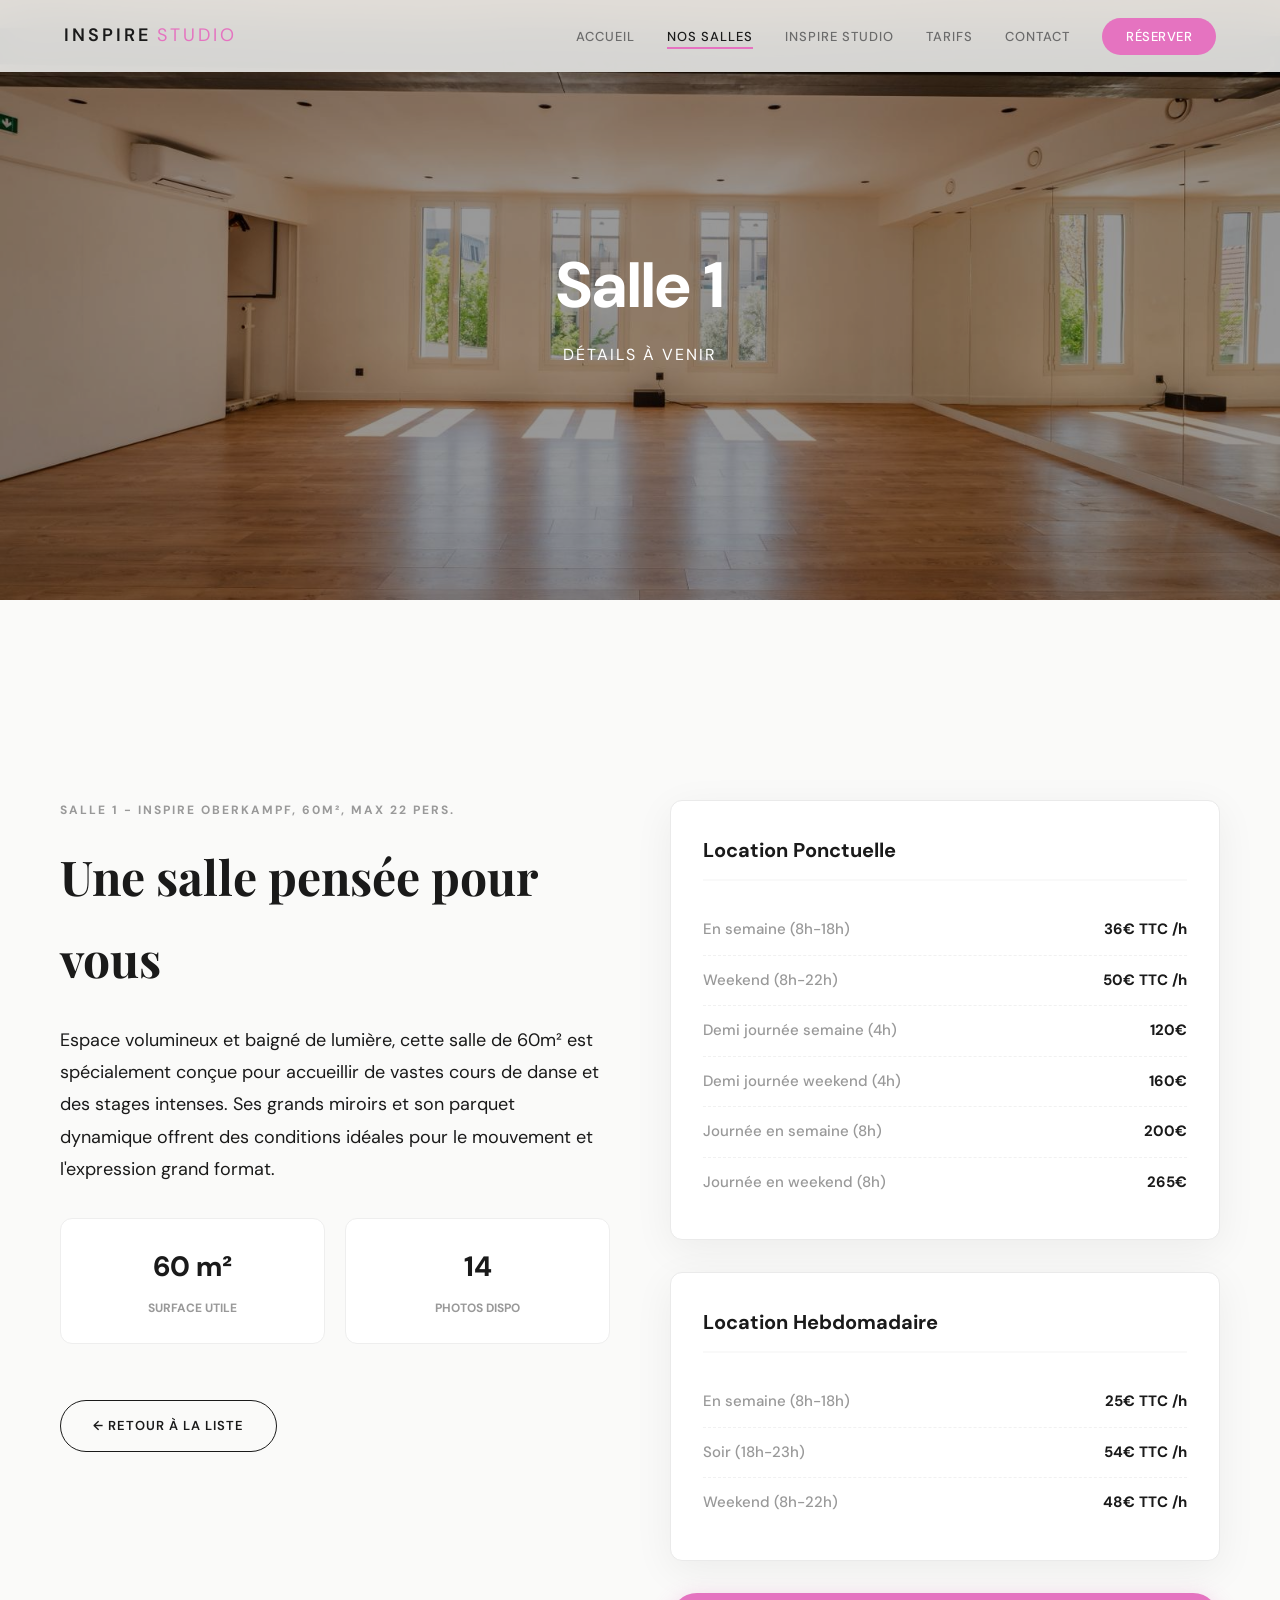
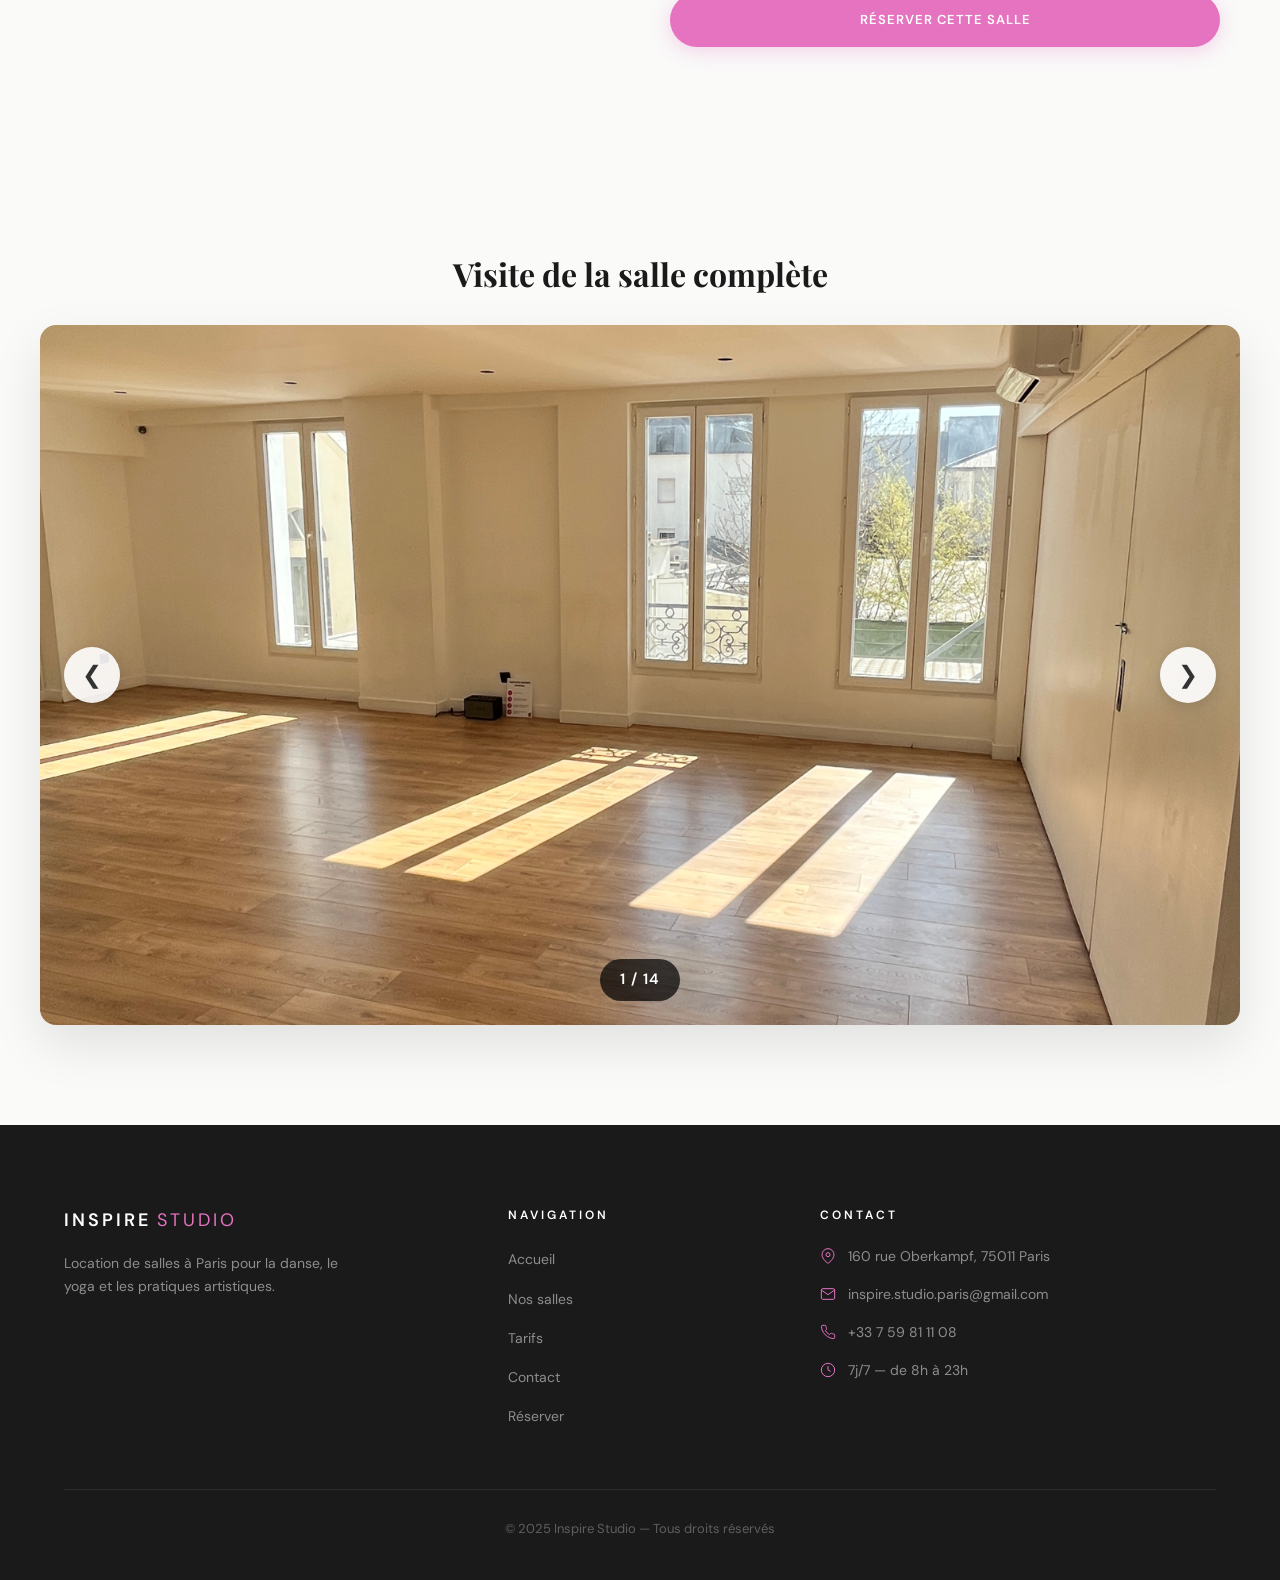
==== commit e34f6fbc: "Replace layout with single-image interactive slider & explicit arrow navigations" ====
--- a/salle1.html
+++ b/salle1.html
@@ -88,31 +88,7 @@
         
     </section>
     
-    <section class="salle-gallery-section" id="galerie">
-        <div class="gallery-header">
-            <h3>Galerie Photo</h3>
-            <p>Découvrez la Salle 1 sous tous ses angles.</p>
-        </div>
-        <div class="gallery-grid">
-            <div class="gallery-item item-large"><img src="salle1/grande-salle-vide-vue-fenetres-centrales.jpeg" loading="lazy" alt="Salle vue fenêtre centrale"></div>
-            <div class="gallery-item"><img src="salle1/salle-vide-vue-centrale-fenetres-et-lumiere-sol.jpeg" loading="lazy" alt="Lumière au sol"></div>
-            <div class="gallery-item item-wide"><img src="salle1/grande-salle-vide-vue-fenetres-et-ombre-sol.jpeg" loading="lazy" alt="Ombres et lumières"></div>
-            
-            <div class="gallery-item"><img src="salle1/salle-vide-vue-large-fenetres-et-poutre.jpeg" loading="lazy" alt="Détail poutre"></div>
-            <div class="gallery-item"><img src="salle1/salle-vide-vue-oblique-fenetres-et-sol.jpeg" loading="lazy" alt="Vue oblique"></div>
-            
-            <div class="gallery-item item-wide"><img src="salle1/salle-vide-vue-large-angle-porte-fond.jpeg" loading="lazy" alt="Angle depuis la porte"></div>
-            <div class="gallery-item"><img src="salle1/salle-vide-vue-angle-bas-poutre-noire.jpeg" loading="lazy" alt="Vue contre-plongée"></div>
-            <div class="gallery-item"><img src="salle1/salle-vide-vue-angle-climatisation-droite.jpeg" loading="lazy" alt="Angle climatisation"></div>
-            
-            <div class="gallery-item"><img src="salle1/salle-vide-vue-fenetre-gauche-et-porte-fond.jpeg" loading="lazy" alt="Mur de gauche"></div>
-            <div class="gallery-item"><img src="salle1/salle-vide-vue-mur-fenetres-hautes.jpeg" loading="lazy" alt="Fenêtres hautes"></div>
-            
-            <div class="gallery-item"><img src="salle1/rangement-materiel-coin-salle.jpeg" loading="lazy" alt="Matériel rangement"></div>
-            <div class="gallery-item"><img src="salle1/rangement-materiel-salle-vue-face.jpeg" loading="lazy" alt="Équipement disponible"></div>
-            <div class="gallery-item"><img src="salle1/etagere-rangement-tapis-et-chaises.jpeg" loading="lazy" alt="Chaises et tapis"></div>
-        </div>
-    </section>
+    
 
         
     
@@ -152,6 +128,25 @@
             </div>
         </div>
     </section>
+
+<section class="main-slider-section" style="padding: 40px 20px 100px 20px; background:#fafaf9;">
+    <div style="max-width:1200px; margin:0 auto;">
+        <h3 style="font-size: 2rem; font-family:var(--font-heading); color:var(--color-text); margin-bottom: 24px; text-align:center;">Visite de la salle complète</h3>
+        <div class="main-slider" style="position:relative; width:100%; height:700px; border-radius:16px; overflow:hidden; box-shadow:0 20px 50px rgba(0,0,0,0.1);">
+           <img id="main-slider-img" src="salle1/salle-vide-vue-large-fenetres-et-poutre.jpeg" style="width:100%; height:100%; object-fit:cover; display:block; transition: opacity 0.3s ease;">
+           
+           <button onclick="prevMain()" style="position:absolute; left:24px; top:50%; transform:translateY(-50%); background:rgba(255,255,255,0.9); border:none; width:56px; height:56px; border-radius:50%; cursor:pointer; box-shadow:0 4px 15px rgba(0,0,0,0.15); font-size:24px; color:#333; transition:background 0.2s;">❮</button>
+           <button onclick="nextMain()" style="position:absolute; right:24px; top:50%; transform:translateY(-50%); background:rgba(255,255,255,0.9); border:none; width:56px; height:56px; border-radius:50%; cursor:pointer; box-shadow:0 4px 15px rgba(0,0,0,0.15); font-size:24px; color:#333; transition:background 0.2s;">❯</button>
+           
+           <div style="position:absolute; bottom:24px; left:50%; transform:translateX(-50%); background:rgba(0,0,0,0.7); color:#fff; padding:8px 20px; border-radius:30px; font-weight:600; font-size:15px; letter-spacing:1px;">
+               <span id="main-slider-counter">1 / 14</span>
+           </div>
+        </div>
+    </div>
+</section>
+
+
+</section>
     
     
     </main>
@@ -221,6 +216,38 @@
     </footer>
 
     <script src="scripts.js"></script>
+
+<script>
+const photos = [
+  "salle1/salle-vide-vue-large-fenetres-et-poutre.jpeg",
+  "salle1/salle-vide-vue-large-angle-porte-fond.jpeg",
+  "salle1/grande-salle-vide-vue-ensemble-lumineuse.jpeg",
+  "salle1/grande-salle-vide-vue-fenetres-centrales.jpeg",
+  "salle1/grande-salle-vide-vue-fenetres-et-ombre-sol.jpeg",
+  "salle1/salle-vide-vue-centrale-fenetres-et-lumiere-sol.jpeg",
+  "salle1/salle-vide-vue-oblique-fenetres-et-sol.jpeg",
+  "salle1/salle-vide-vue-angle-bas-poutre-noire.jpeg",
+  "salle1/salle-vide-vue-angle-climatisation-droite.jpeg",
+  "salle1/salle-vide-vue-fenetre-gauche-et-porte-fond.jpeg",
+  "salle1/salle-vide-vue-mur-fenetres-hautes.jpeg",
+  "salle1/rangement-materiel-salle-vue-face.jpeg",
+  "salle1/rangement-materiel-coin-salle.jpeg",
+  "salle1/etagere-rangement-tapis-et-chaises.jpeg"
+];
+let mainIdx = 0;
+function updateMain() {
+  const img = document.getElementById('main-slider-img');
+  img.style.opacity = '0.5';
+  setTimeout(() => {
+    img.src = photos[mainIdx];
+    img.style.opacity = '1';
+  }, 150);
+  document.getElementById('main-slider-counter').textContent = (mainIdx+1) + " / " + photos.length;
+}
+function prevMain() { mainIdx = (mainIdx - 1 + photos.length) % photos.length; updateMain(); }
+function nextMain() { mainIdx = (mainIdx + 1) % photos.length; updateMain(); }
+</script>
 </body>
 
+
 </html>
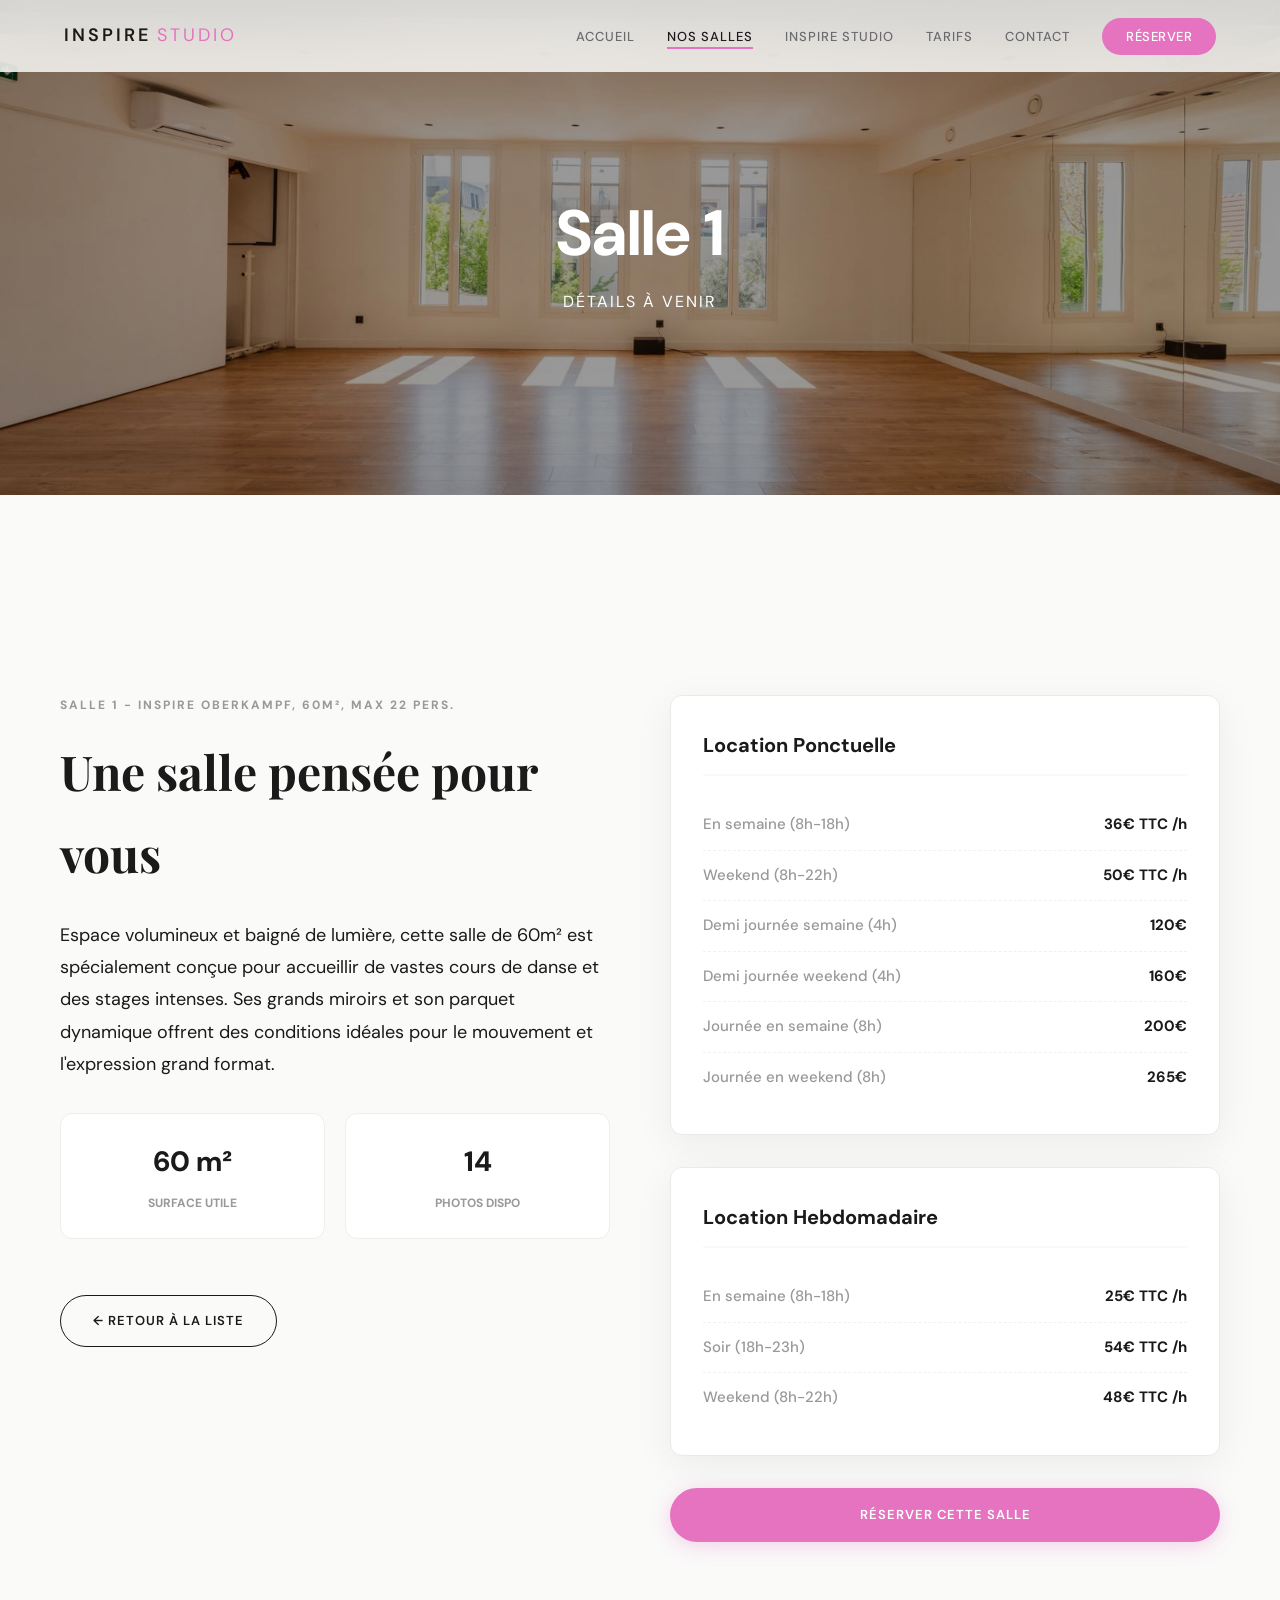
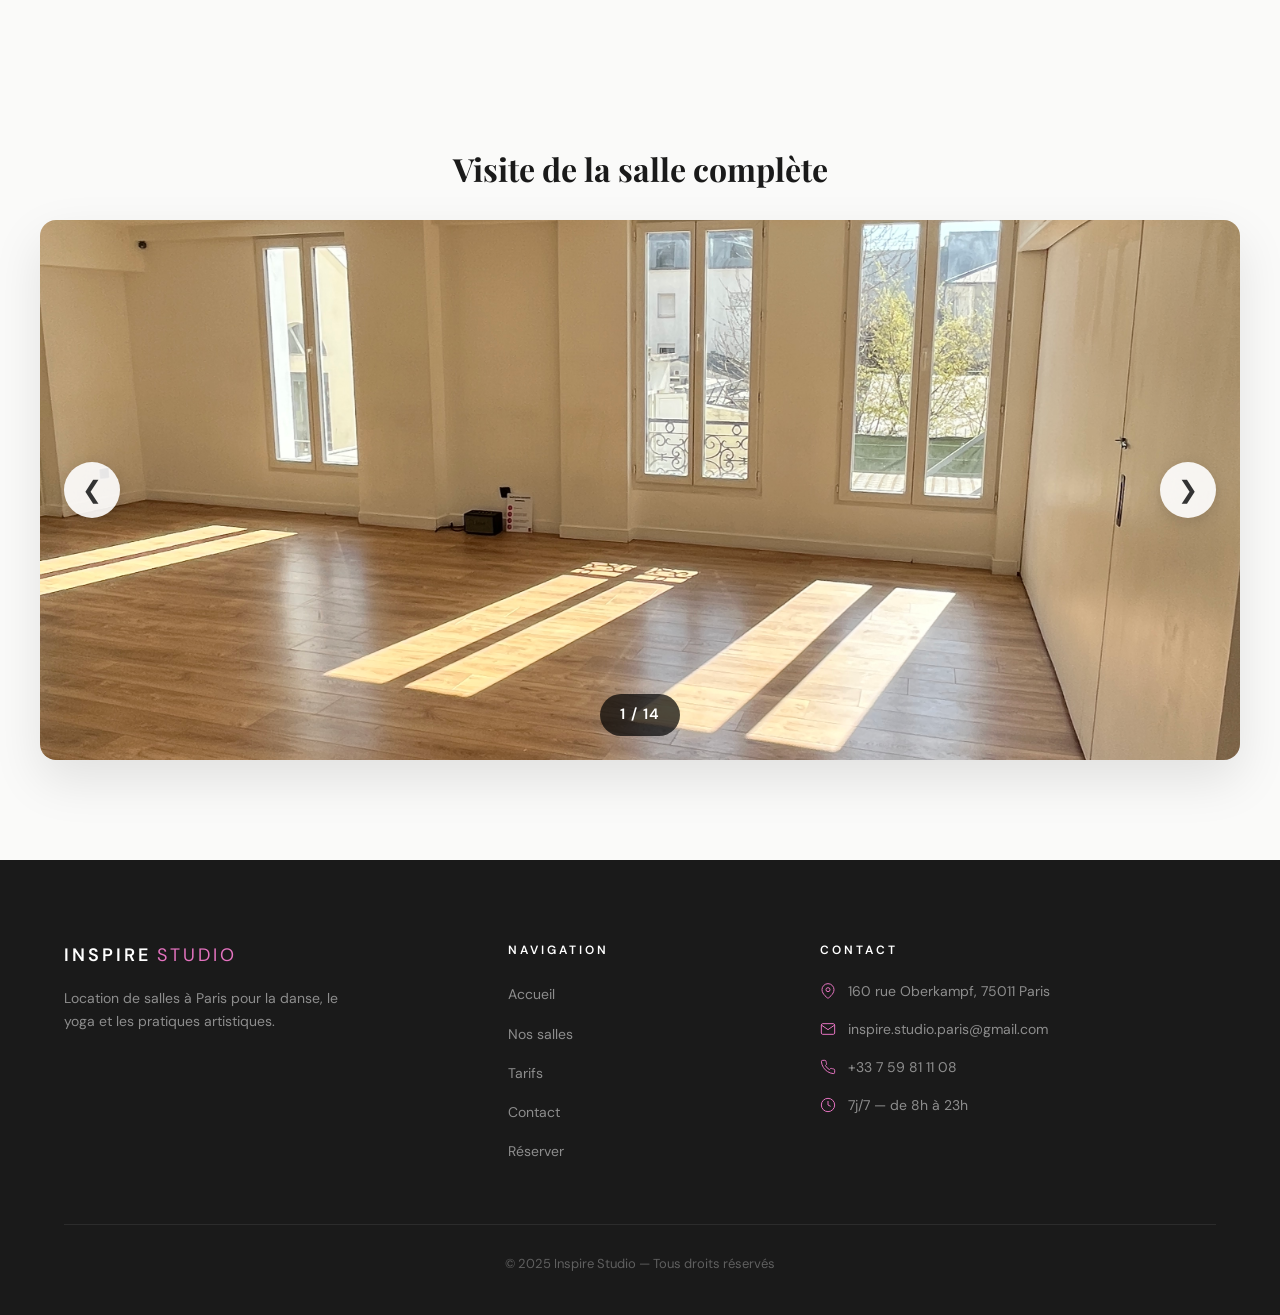
==== commit 09f3bc45: "Reduce vertical footprint of Salle 1 hero background and main image slider" ====
--- a/salle1.html
+++ b/salle1.html
@@ -79,7 +79,7 @@
         </div>
     </header>
     <main>
-        <section class="hero hero-salles reveal" style="height: 50vh; display:flex; align-items:center; justify-content:center;">
+        <section class="hero hero-salles reveal" style="height: 55vh !important; min-height: 400px !important; max-height: 600px !important; display:flex; align-items:center; justify-content:center;">
              <div class="hero-salles-bg" style="background-image: url('photos%20salles/photo1.jpg'); filter:brightness(0.6);"></div>
              <div class="hero-salles-content" style="text-align:center;">
                  <h1 style="color:#fff; font-size:4rem;">Salle 1</h1>
@@ -132,7 +132,7 @@
 <section class="main-slider-section" style="padding: 40px 20px 100px 20px; background:#fafaf9;">
     <div style="max-width:1200px; margin:0 auto;">
         <h3 style="font-size: 2rem; font-family:var(--font-heading); color:var(--color-text); margin-bottom: 24px; text-align:center;">Visite de la salle complète</h3>
-        <div class="main-slider" style="position:relative; width:100%; height:700px; border-radius:16px; overflow:hidden; box-shadow:0 20px 50px rgba(0,0,0,0.1);">
+        <div class="main-slider" style="position:relative; width:100%; height: 60vh; max-height: 550px; min-height: 400px; border-radius:16px; overflow:hidden; box-shadow:0 20px 50px rgba(0,0,0,0.1);">
            <img id="main-slider-img" src="salle1/salle-vide-vue-large-fenetres-et-poutre.jpeg" style="width:100%; height:100%; object-fit:cover; display:block; transition: opacity 0.3s ease;">
            
            <button onclick="prevMain()" style="position:absolute; left:24px; top:50%; transform:translateY(-50%); background:rgba(255,255,255,0.9); border:none; width:56px; height:56px; border-radius:50%; cursor:pointer; box-shadow:0 4px 15px rgba(0,0,0,0.15); font-size:24px; color:#333; transition:background 0.2s;">❮</button>
--- a/styles.css
+++ b/styles.css
@@ -1416,16 +1416,7 @@
 /* ========================================
    SALLES PAGE STYLES
    ======================================== */
-.hero-salles {
-    position: relative;
-    height: 70vh;
-    display: flex;
-    flex-direction: column;
-    justify-content: center;
-    align-items: center;
-    text-align: center;
-    overflow: hidden;
-}
+.hero-salles { min-height: 50vh; display: flex; align-items: center; justify-content: center; position: relative; overflow: hidden; }
 
 .hero-salles-bg {
     position: absolute;
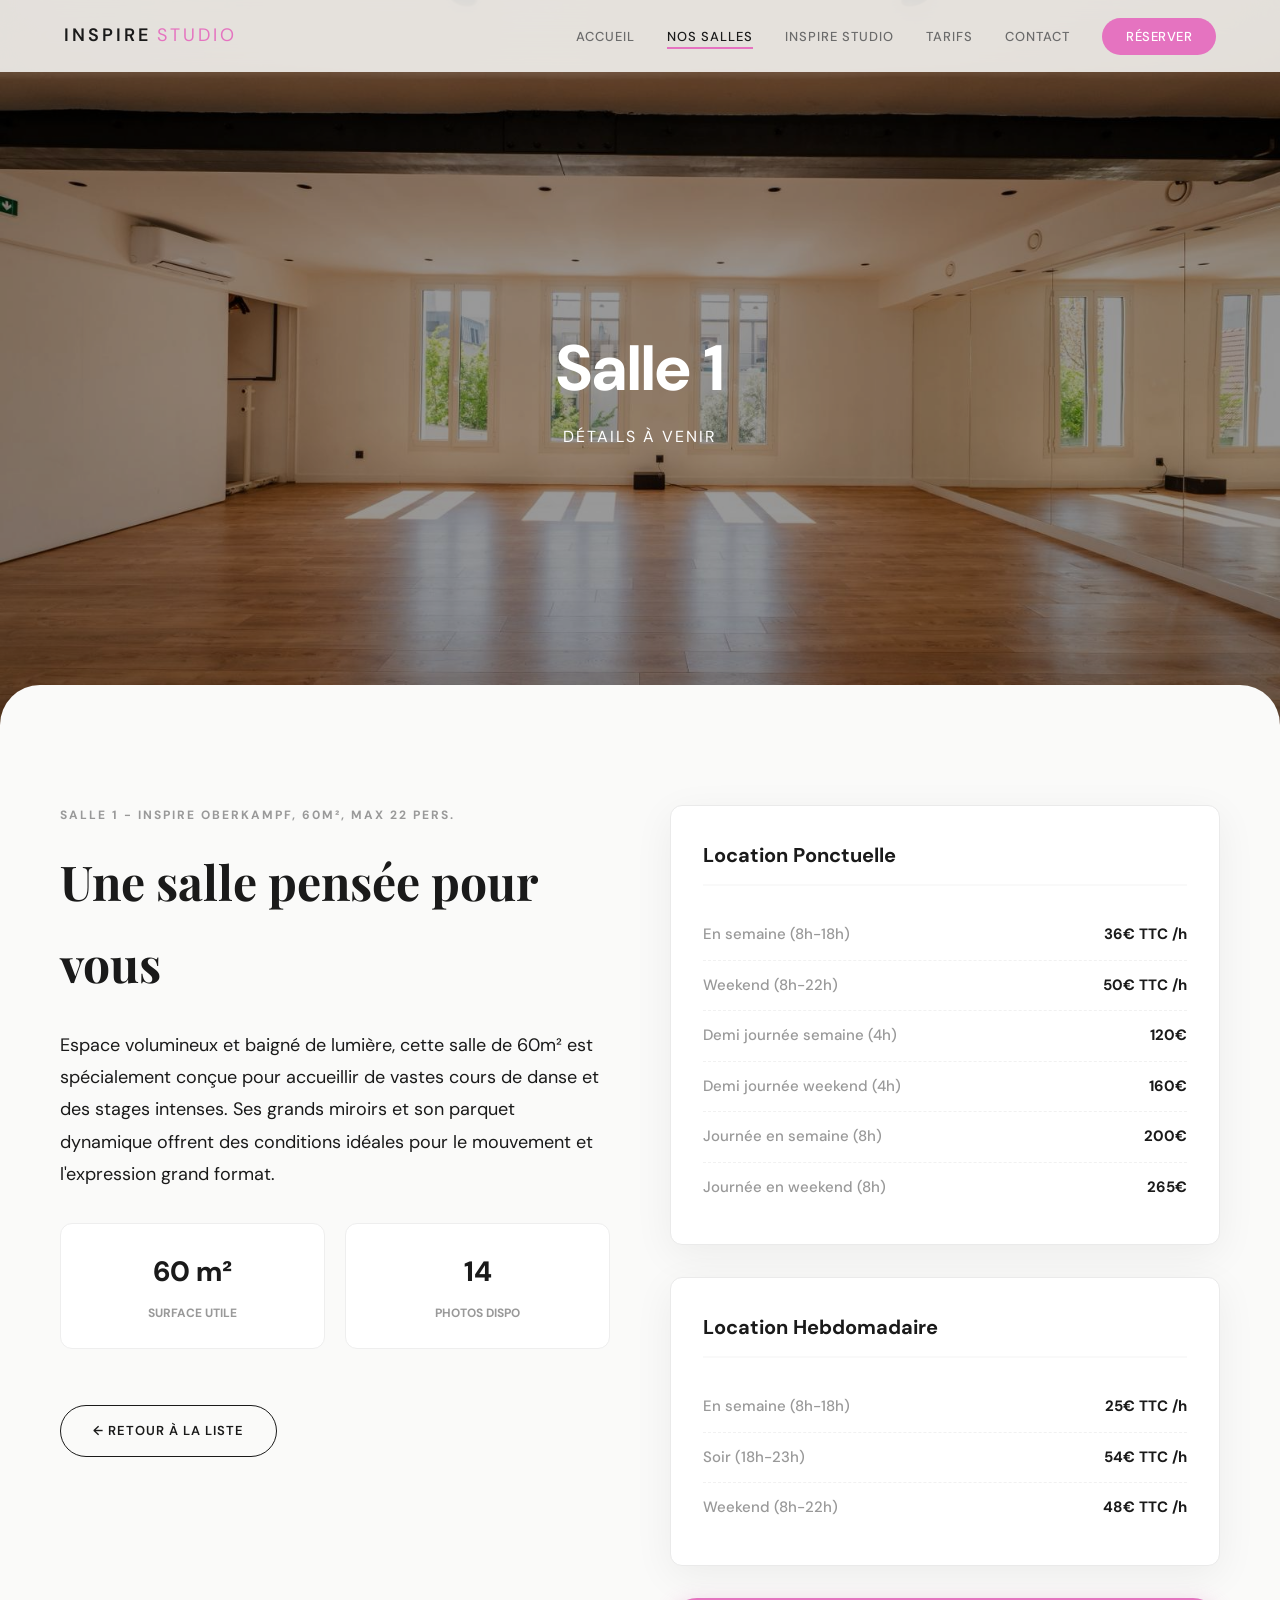
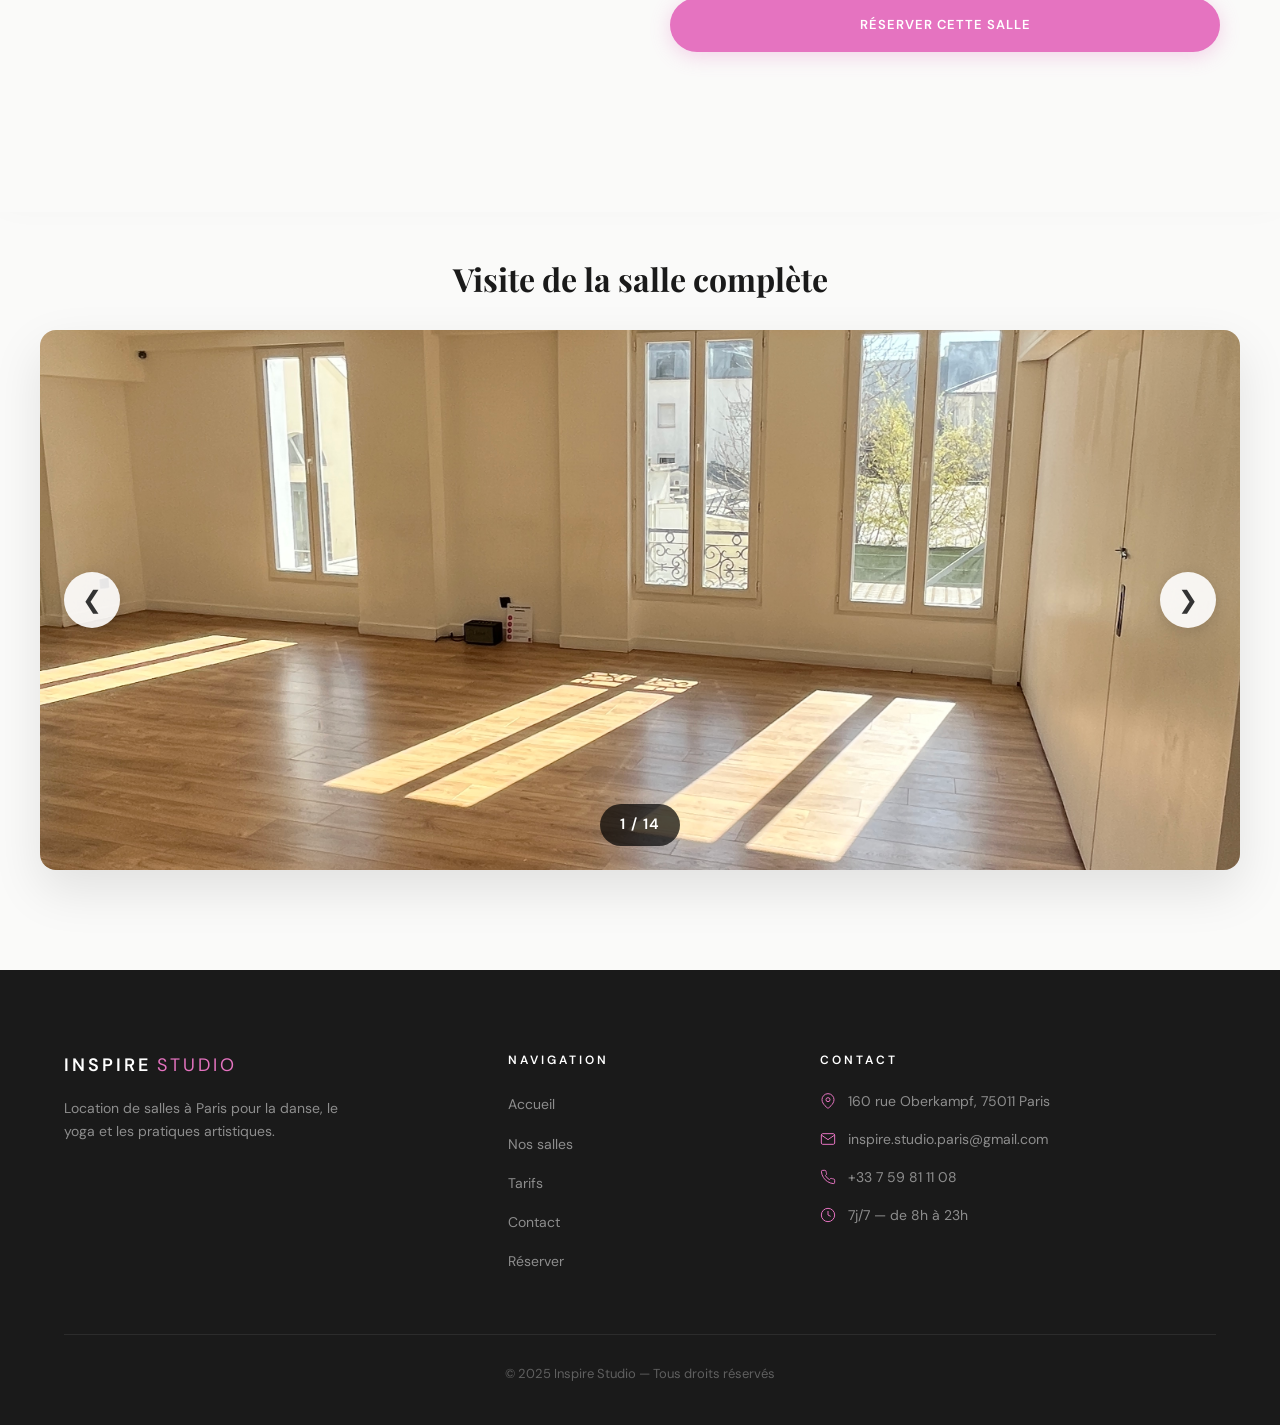
==== commit 8e558905: "Restore hero height to 85vh and pull content section upward with overlapping round frame" ====
--- a/salle1.html
+++ b/salle1.html
@@ -79,7 +79,7 @@
         </div>
     </header>
     <main>
-        <section class="hero hero-salles reveal" style="height: 55vh !important; min-height: 400px !important; max-height: 600px !important; display:flex; align-items:center; justify-content:center;">
+        <section class="hero hero-salles reveal" style="height: 85vh !important; min-height: 600px !important; display:flex; align-items:center; justify-content:center;">
              <div class="hero-salles-bg" style="background-image: url('photos%20salles/photo1.jpg'); filter:brightness(0.6);"></div>
              <div class="hero-salles-content" style="text-align:center;">
                  <h1 style="color:#fff; font-size:4rem;">Salle 1</h1>
@@ -92,7 +92,7 @@
 
         
     
-    <section class="section" style="background: #fafaf9; padding-bottom: 100px;">
+    <section class="section" style="background: #fafaf9; padding: 60px 0 100px 0; position:relative; z-index:10; margin-top: -80px; border-radius: 40px 40px 0 0; box-shadow: 0 -15px 40px rgba(0,0,0,0.05);">
         
 <style>
 .salle-split-layout { display: grid; grid-template-columns: 1fr 1fr; gap: 60px; align-items: start; max-width: 1200px; margin: 60px auto; padding: 0 20px; text-align: left; }
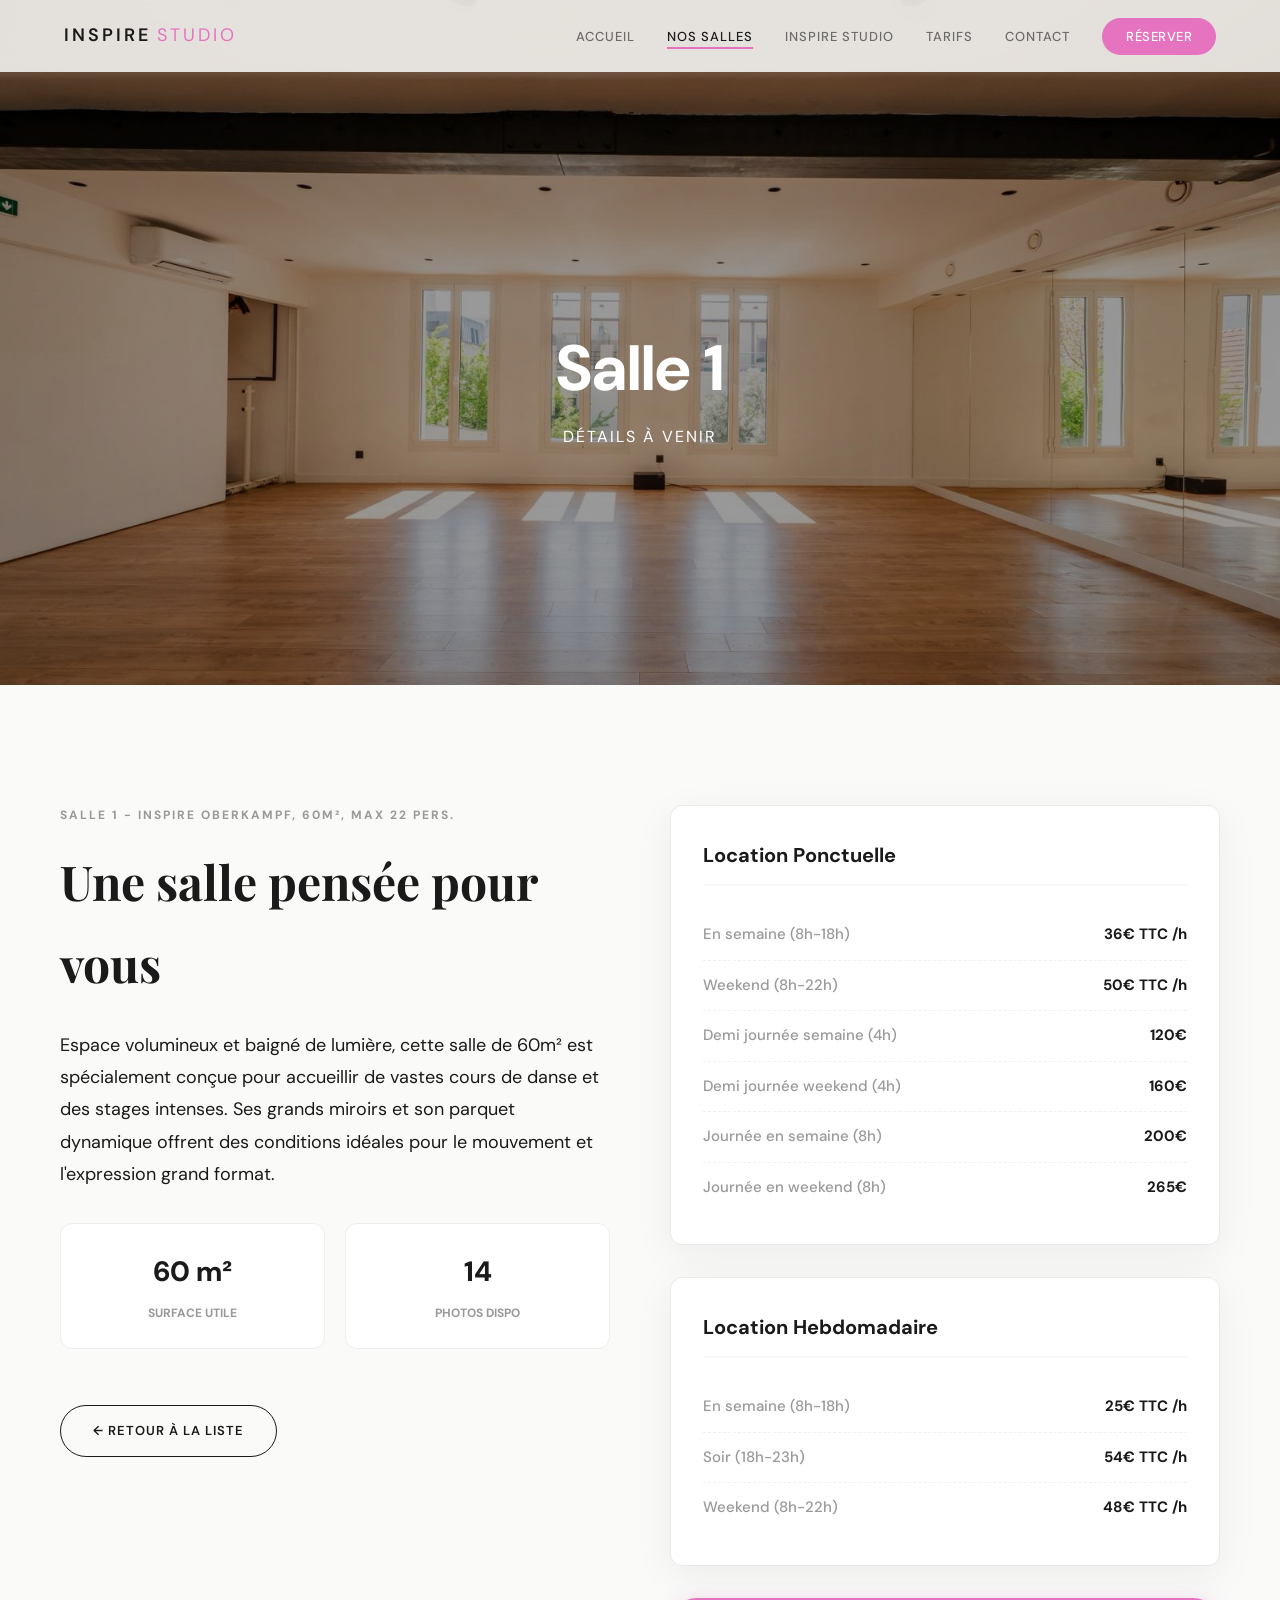
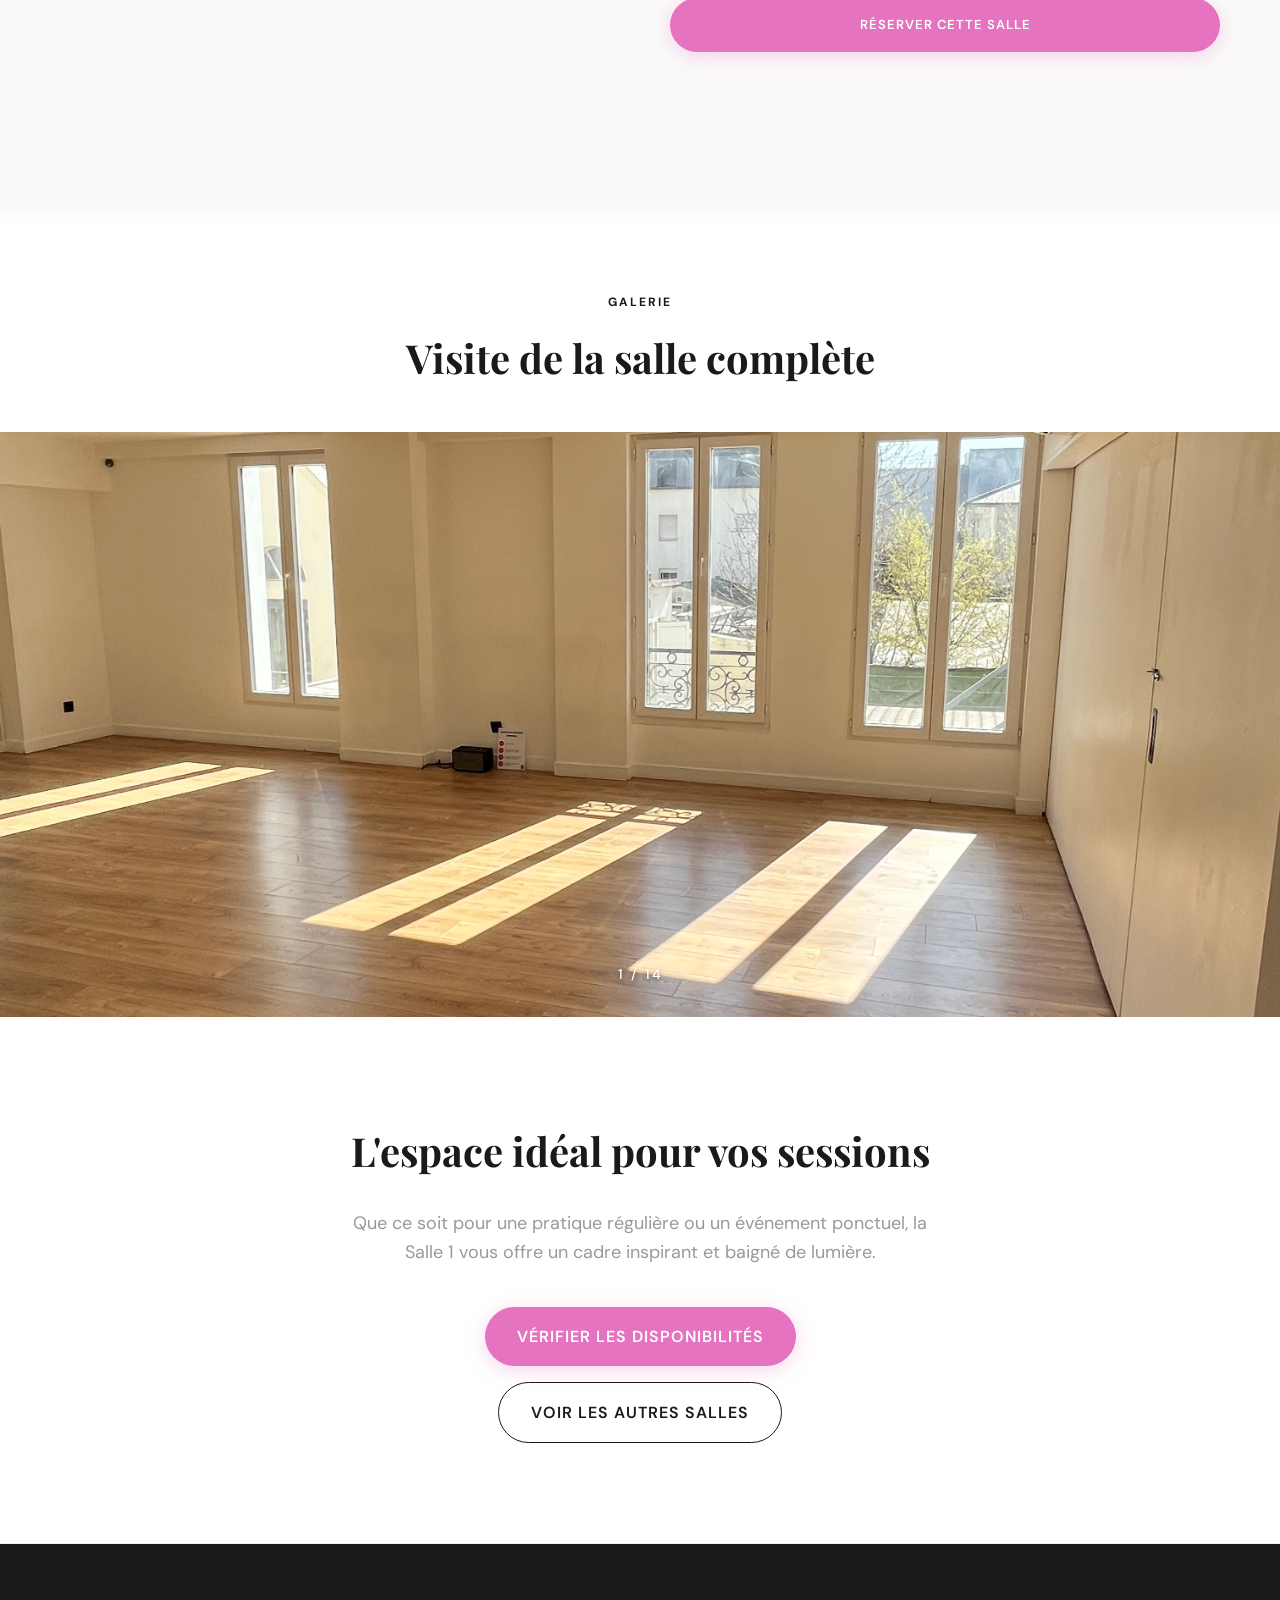
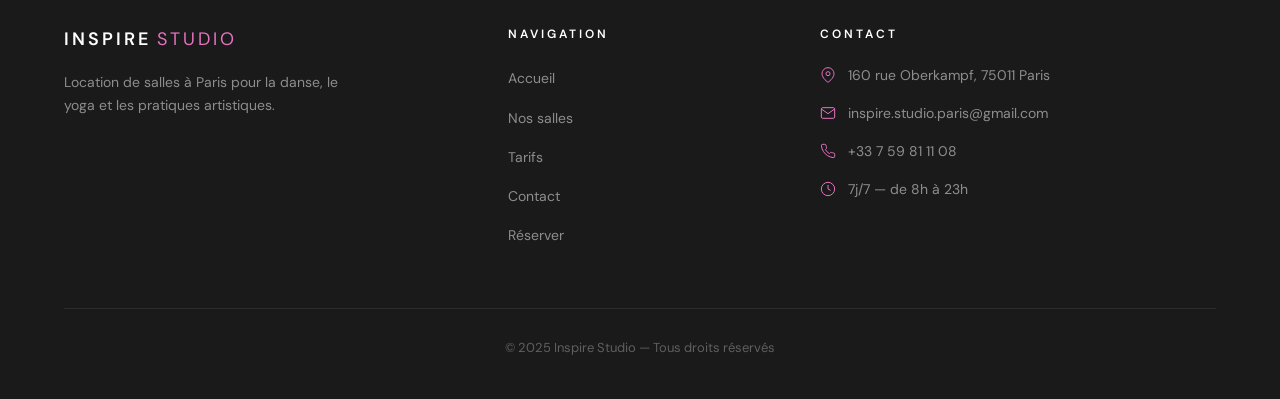
==== commit 55e0bd27: "Remove curves, deploy edge-to-edge immersive gallery, and append smooth closing CTA section" ====
--- a/salle1.html
+++ b/salle1.html
@@ -92,7 +92,7 @@
 
         
     
-    <section class="section" style="background: #fafaf9; padding: 60px 0 100px 0; position:relative; z-index:10; margin-top: -80px; border-radius: 40px 40px 0 0; box-shadow: 0 -15px 40px rgba(0,0,0,0.05);">
+    <section class="section" style="background: #fafaf9; padding: 60px 0 100px 0; position:relative; z-index:10; margin-top: -80px; border-radius: 0; box-shadow: 0 -4px 30px rgba(0,0,0,0.03);">
         
 <style>
 .salle-split-layout { display: grid; grid-template-columns: 1fr 1fr; gap: 60px; align-items: start; max-width: 1200px; margin: 60px auto; padding: 0 20px; text-align: left; }
@@ -129,21 +129,35 @@
         </div>
     </section>
 
-<section class="main-slider-section" style="padding: 40px 20px 100px 20px; background:#fafaf9;">
-    <div style="max-width:1200px; margin:0 auto;">
-        <h3 style="font-size: 2rem; font-family:var(--font-heading); color:var(--color-text); margin-bottom: 24px; text-align:center;">Visite de la salle complète</h3>
-        <div class="main-slider" style="position:relative; width:100%; height: 60vh; max-height: 550px; min-height: 400px; border-radius:16px; overflow:hidden; box-shadow:0 20px 50px rgba(0,0,0,0.1);">
-           <img id="main-slider-img" src="salle1/salle-vide-vue-large-fenetres-et-poutre.jpeg" style="width:100%; height:100%; object-fit:cover; display:block; transition: opacity 0.3s ease;">
-           
-           <button onclick="prevMain()" style="position:absolute; left:24px; top:50%; transform:translateY(-50%); background:rgba(255,255,255,0.9); border:none; width:56px; height:56px; border-radius:50%; cursor:pointer; box-shadow:0 4px 15px rgba(0,0,0,0.15); font-size:24px; color:#333; transition:background 0.2s;">❮</button>
-           <button onclick="nextMain()" style="position:absolute; right:24px; top:50%; transform:translateY(-50%); background:rgba(255,255,255,0.9); border:none; width:56px; height:56px; border-radius:50%; cursor:pointer; box-shadow:0 4px 15px rgba(0,0,0,0.15); font-size:24px; color:#333; transition:background 0.2s;">❯</button>
-           
-           <div style="position:absolute; bottom:24px; left:50%; transform:translateX(-50%); background:rgba(0,0,0,0.7); color:#fff; padding:8px 20px; border-radius:30px; font-weight:600; font-size:15px; letter-spacing:1px;">
-               <span id="main-slider-counter">1 / 14</span>
-           </div>
-        </div>
+
+<section class="main-slider-section" style="padding: 80px 0 0 0; background:#fff;">
+    <div style="max-width:1200px; margin:0 auto; padding:0 20px;">
+        <span style="display:block; text-align:center; color:var(--color-primary); font-size:12px; font-weight:700; letter-spacing:2px; text-transform:uppercase; margin-bottom:12px;">Galerie</span>
+        <h3 style="font-size: 2.5rem; font-family:var(--font-heading); color:var(--color-text); margin-bottom: 40px; text-align:center;">Visite de la salle complète</h3>
+    </div>
+    <div class="main-slider" style="position:relative; width:100%; height: 65vh; max-height: 600px; min-height: 400px; overflow:hidden; background:#fafaf9;">
+       <img id="main-slider-img" src="salle1/salle-vide-vue-large-fenetres-et-poutre.jpeg" style="width:100%; height:100%; object-fit:cover; display:block; transition: opacity 0.4s ease;">
+       
+       <button onclick="prevMain()" style="position:absolute; left:0; top:0; bottom:0; width:15%; background:linear-gradient(to right, rgba(0,0,0,0.2), transparent); border:none; cursor:pointer; color:#fff; font-size:32px; transition:opacity 0.3s; opacity:0; display:flex; align-items:center; padding-left:40px;" onmouseover="this.style.opacity=1" onmouseout="this.style.opacity=0">❮</button>
+       <button onclick="nextMain()" style="position:absolute; right:0; top:0; bottom:0; width:15%; background:linear-gradient(to left, rgba(0,0,0,0.2), transparent); border:none; cursor:pointer; color:#fff; font-size:32px; transition:opacity 0.3s; opacity:0; display:flex; align-items:center; justify-content:flex-end; padding-right:40px;" onmouseover="this.style.opacity=1" onmouseout="this.style.opacity=0">❯</button>
+       
+       <div style="position:absolute; bottom:30px; left:50%; transform:translateX(-50%); color:#fff; font-weight:500; font-size:14px; letter-spacing:2px; text-transform:uppercase; text-shadow:0 2px 4px rgba(0,0,0,0.5);">
+           <span id="main-slider-counter">1 / 14</span>
+       </div>
     </div>
 </section>
+
+<section class="final-cta" style="background:#fff; padding: 100px 20px; text-align:center; border-bottom: 1px solid #eee;">
+    <div style="max-width: 600px; margin:0 auto;">
+        <h2 style="font-family:var(--font-heading); font-size:2.5rem; margin-bottom:24px; color:var(--color-text);">L'espace idéal pour vos sessions</h2>
+        <p style="color:var(--color-text-light); margin-bottom:40px; font-size:18px; line-height:1.6;">Que ce soit pour une pratique régulière ou un événement ponctuel, la Salle 1 vous offre un cadre inspirant et baigné de lumière.</p>
+        <div style="display:flex; justify-content:center; gap:16px; flex-wrap:wrap;">
+            <a href="index.html#contact" class="btn btn-primary" style="padding:16px 32px; font-size:16px;">Vérifier les disponibilités</a>
+            <a href="salles.html" class="btn btn-outline" style="padding:16px 32px; font-size:16px;">Voir les autres salles</a>
+        </div>
+    </div>
+</section>
+
 
 
 </section>
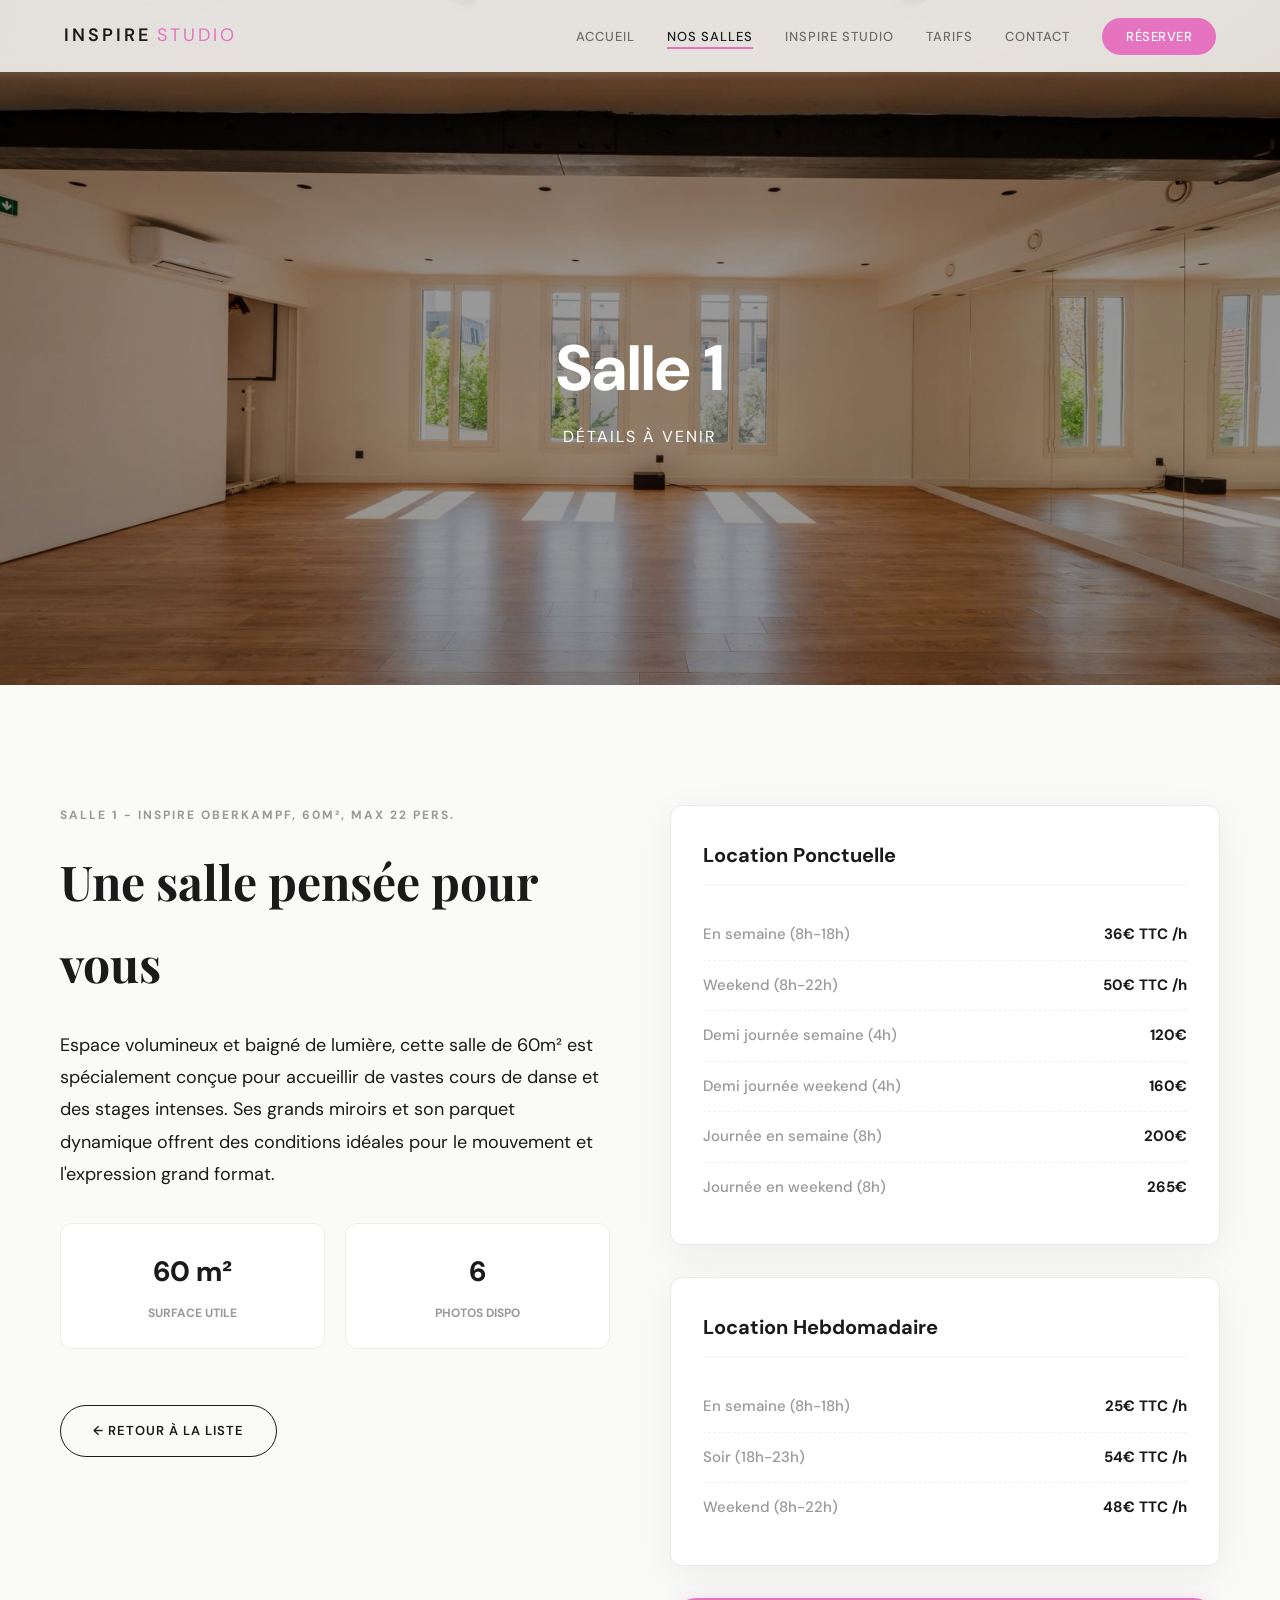
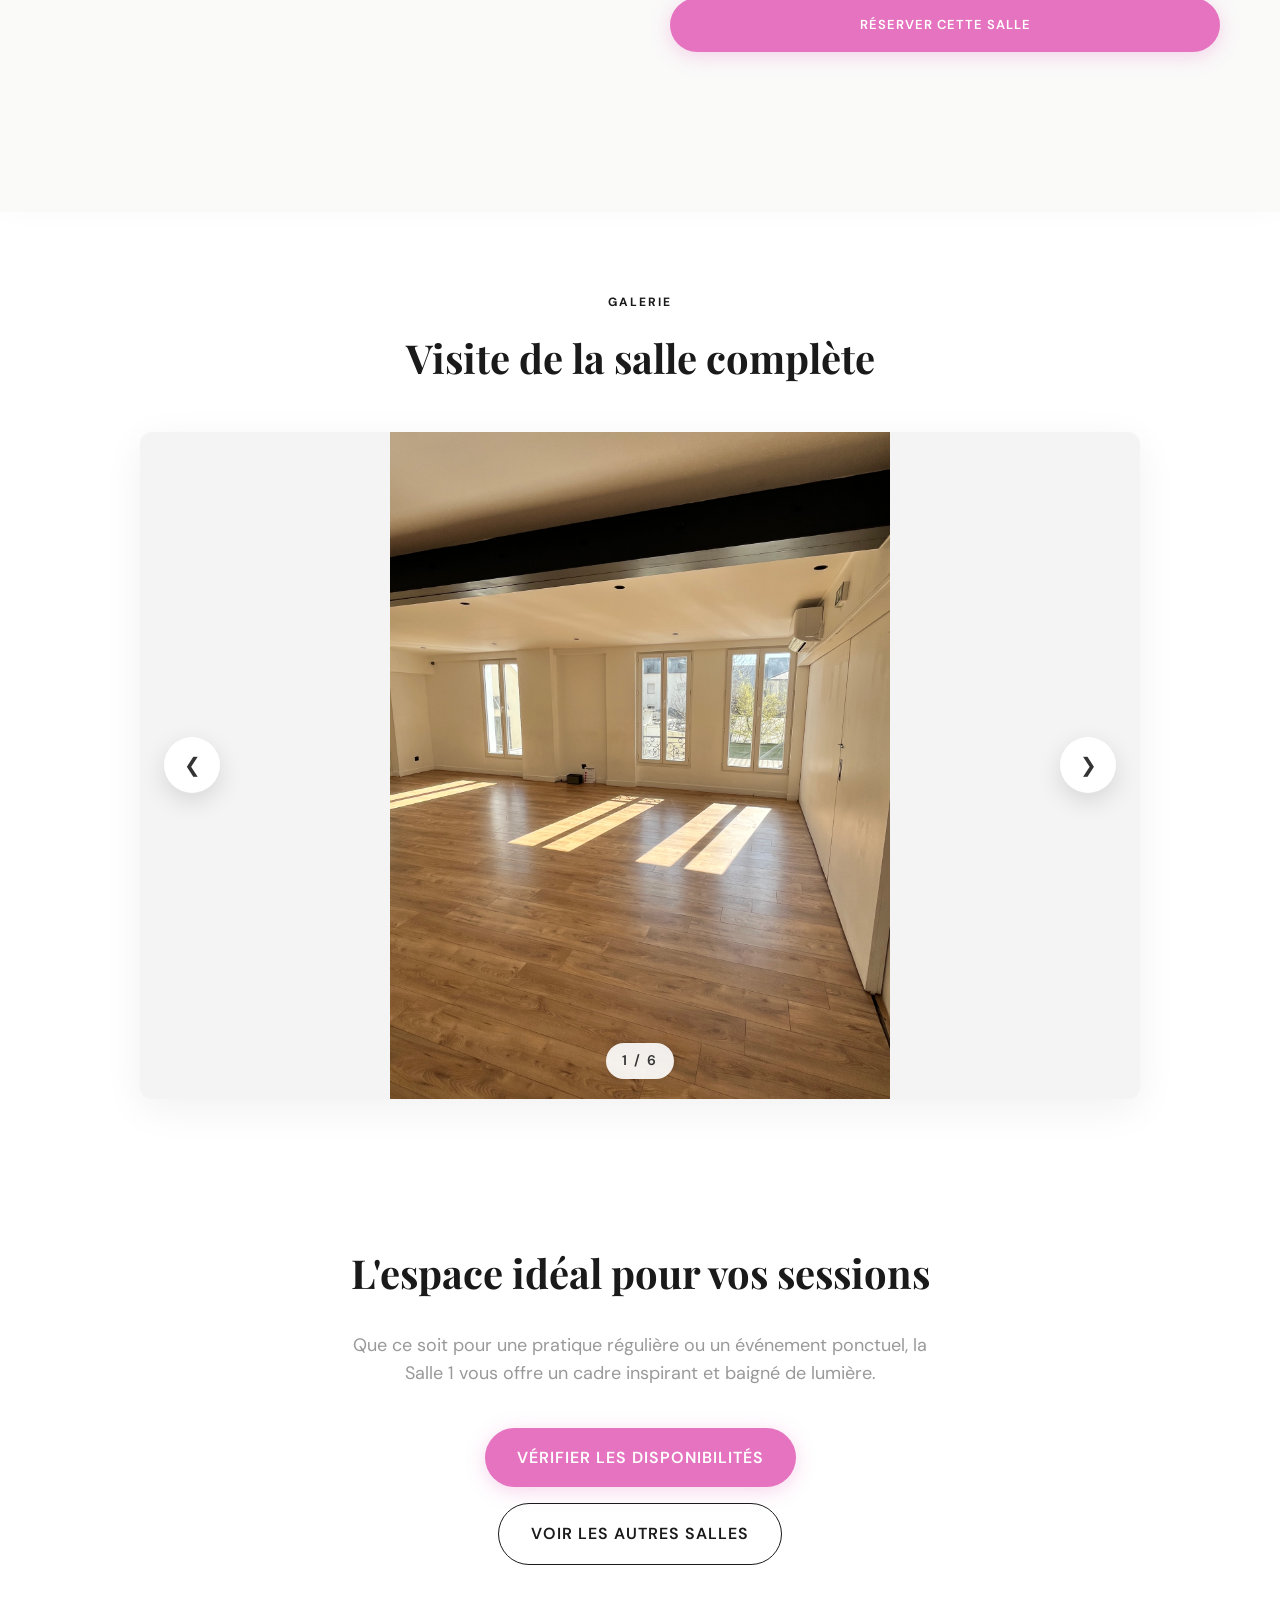
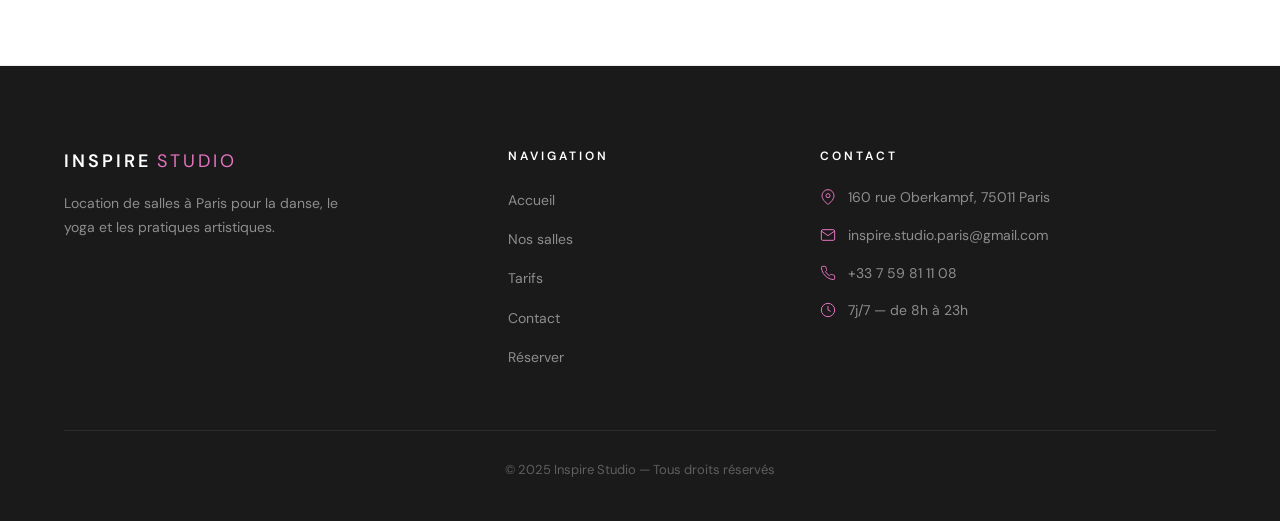
==== commit bb31a4e1: "Implement Javascript DOM element filtering engine for Salles interactive search pill" ====
--- a/salle1.html
+++ b/salle1.html
@@ -118,7 +118,7 @@
                 <p class="salle-pitch">Espace volumineux et baigné de lumière, cette salle de 60m² est spécialement conçue pour accueillir de vastes cours de danse et des stages intenses. Ses grands miroirs et son parquet dynamique offrent des conditions idéales pour le mouvement et l'expression grand format.</p>
                 <div class="salle-highlights">
                     <div class="highlight-box"><div class="highlight-val">60 m²</div><div class="highlight-lbl">Surface utile</div></div>
-                    <div class="highlight-box"><div class="highlight-val">14</div><div class="highlight-lbl">Photos dispo</div></div>
+                    <div class="highlight-box"><div class="highlight-val">6</div><div class="highlight-lbl">Photos dispo</div></div>
                 </div>
                 <a href="salles.html" class="btn btn-outline" style="margin-top: 16px;">← Retour à la liste</a>
             </div>
@@ -130,22 +130,25 @@
     </section>
 
 
-<section class="main-slider-section" style="padding: 80px 0 0 0; background:#fff;">
-    <div style="max-width:1200px; margin:0 auto; padding:0 20px;">
+
+<section class="main-slider-section" style="padding: 80px 20px 40px 20px; background:#fff;">
+    <div style="max-width:1000px; margin:0 auto;">
         <span style="display:block; text-align:center; color:var(--color-primary); font-size:12px; font-weight:700; letter-spacing:2px; text-transform:uppercase; margin-bottom:12px;">Galerie</span>
         <h3 style="font-size: 2.5rem; font-family:var(--font-heading); color:var(--color-text); margin-bottom: 40px; text-align:center;">Visite de la salle complète</h3>
-    </div>
-    <div class="main-slider" style="position:relative; width:100%; height: 65vh; max-height: 600px; min-height: 400px; overflow:hidden; background:#fafaf9;">
-       <img id="main-slider-img" src="salle1/salle-vide-vue-large-fenetres-et-poutre.jpeg" style="width:100%; height:100%; object-fit:cover; display:block; transition: opacity 0.4s ease;">
-       
-       <button onclick="prevMain()" style="position:absolute; left:0; top:0; bottom:0; width:15%; background:linear-gradient(to right, rgba(0,0,0,0.2), transparent); border:none; cursor:pointer; color:#fff; font-size:32px; transition:opacity 0.3s; opacity:0; display:flex; align-items:center; padding-left:40px;" onmouseover="this.style.opacity=1" onmouseout="this.style.opacity=0">❮</button>
-       <button onclick="nextMain()" style="position:absolute; right:0; top:0; bottom:0; width:15%; background:linear-gradient(to left, rgba(0,0,0,0.2), transparent); border:none; cursor:pointer; color:#fff; font-size:32px; transition:opacity 0.3s; opacity:0; display:flex; align-items:center; justify-content:flex-end; padding-right:40px;" onmouseover="this.style.opacity=1" onmouseout="this.style.opacity=0">❯</button>
-       
-       <div style="position:absolute; bottom:30px; left:50%; transform:translateX(-50%); color:#fff; font-weight:500; font-size:14px; letter-spacing:2px; text-transform:uppercase; text-shadow:0 2px 4px rgba(0,0,0,0.5);">
-           <span id="main-slider-counter">1 / 14</span>
-       </div>
+        
+        <div class="main-slider" style="position:relative; width:100%; aspect-ratio:3/2; overflow:hidden; background:#f4f4f4; margin: 0 auto; border-radius: 12px; box-shadow: 0 10px 40px rgba(0,0,0,0.06);">
+           <img id="main-slider-img" src="salle1/salle-vide-vue-large-fenetres-et-poutre.jpeg" style="width:100%; height:100%; object-fit:contain; display:block; transition: opacity 0.4s ease;">
+           
+           <button onclick="prevMain()" style="position:absolute; left:24px; top:50%; transform:translateY(-50%); background:#fff; border:none; width:56px; height:56px; border-radius:50%; box-shadow:0 8px 24px rgba(0,0,0,0.12); cursor:pointer; color:#333; font-size:20px; z-index:10; display:flex; align-items:center; justify-content:center; transition:transform 0.2s;" onmouseover="this.style.transform='translateY(-50%) scale(1.05)'" onmouseout="this.style.transform='translateY(-50%) scale(1)'">❮</button>
+           <button onclick="nextMain()" style="position:absolute; right:24px; top:50%; transform:translateY(-50%); background:#fff; border:none; width:56px; height:56px; border-radius:50%; box-shadow:0 8px 24px rgba(0,0,0,0.12); cursor:pointer; color:#333; font-size:20px; z-index:10; display:flex; align-items:center; justify-content:center; transition:transform 0.2s;" onmouseover="this.style.transform='translateY(-50%) scale(1.05)'" onmouseout="this.style.transform='translateY(-50%) scale(1)'">❯</button>
+           
+           <div style="position:absolute; bottom:20px; left:50%; transform:translateX(-50%); color:#333; font-weight:600; font-size:14px; letter-spacing:2px; text-transform:uppercase; background:rgba(255,255,255,0.9); padding:6px 16px; border-radius:30px; box-shadow:0 2px 10px rgba(0,0,0,0.1);">
+               <span id="main-slider-counter">1 / 6</span>
+           </div>
+        </div>
     </div>
 </section>
+
 
 <section class="final-cta" style="background:#fff; padding: 100px 20px; text-align:center; border-bottom: 1px solid #eee;">
     <div style="max-width: 600px; margin:0 auto;">
@@ -236,17 +239,9 @@
   "salle1/salle-vide-vue-large-fenetres-et-poutre.jpeg",
   "salle1/salle-vide-vue-large-angle-porte-fond.jpeg",
   "salle1/grande-salle-vide-vue-ensemble-lumineuse.jpeg",
-  "salle1/grande-salle-vide-vue-fenetres-centrales.jpeg",
-  "salle1/grande-salle-vide-vue-fenetres-et-ombre-sol.jpeg",
-  "salle1/salle-vide-vue-centrale-fenetres-et-lumiere-sol.jpeg",
-  "salle1/salle-vide-vue-oblique-fenetres-et-sol.jpeg",
-  "salle1/salle-vide-vue-angle-bas-poutre-noire.jpeg",
   "salle1/salle-vide-vue-angle-climatisation-droite.jpeg",
-  "salle1/salle-vide-vue-fenetre-gauche-et-porte-fond.jpeg",
   "salle1/salle-vide-vue-mur-fenetres-hautes.jpeg",
-  "salle1/rangement-materiel-salle-vue-face.jpeg",
-  "salle1/rangement-materiel-coin-salle.jpeg",
-  "salle1/etagere-rangement-tapis-et-chaises.jpeg"
+  "salle1/rangement-materiel-salle-vue-face.jpeg"
 ];
 let mainIdx = 0;
 function updateMain() {
